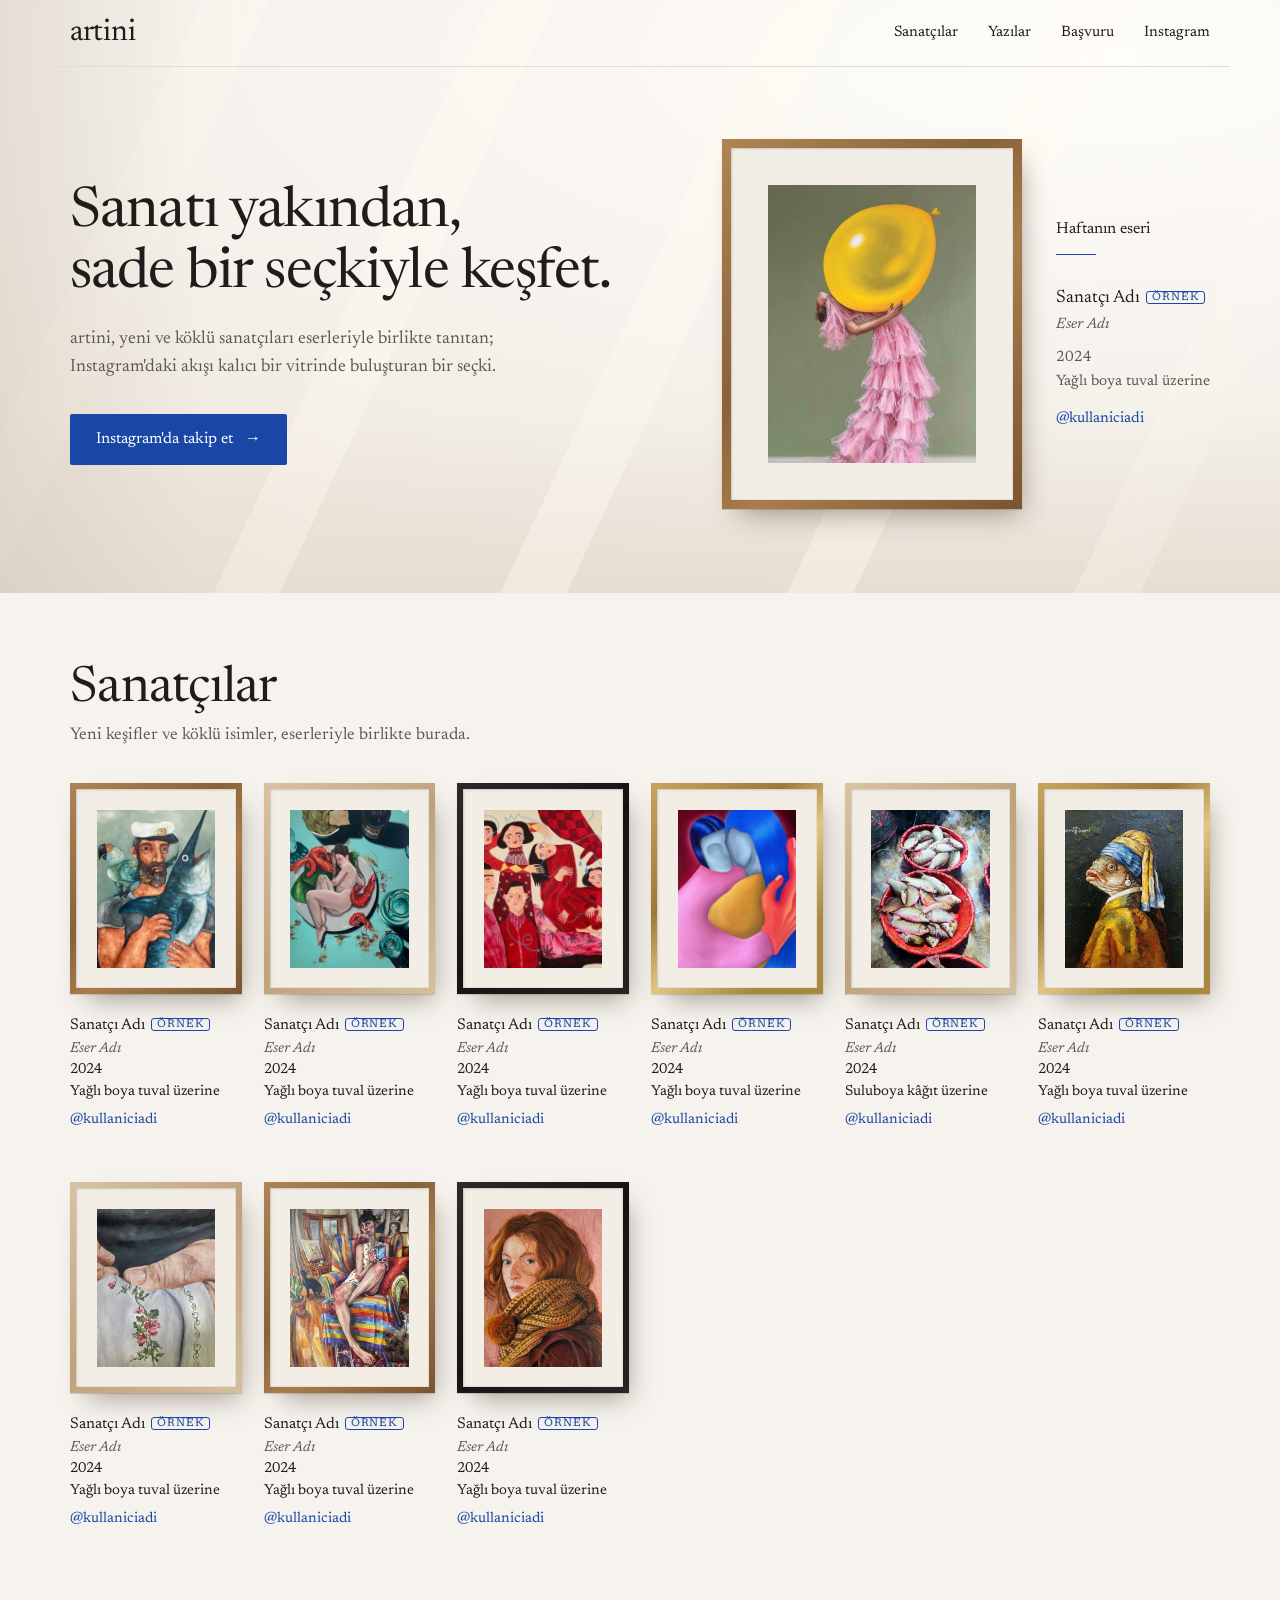
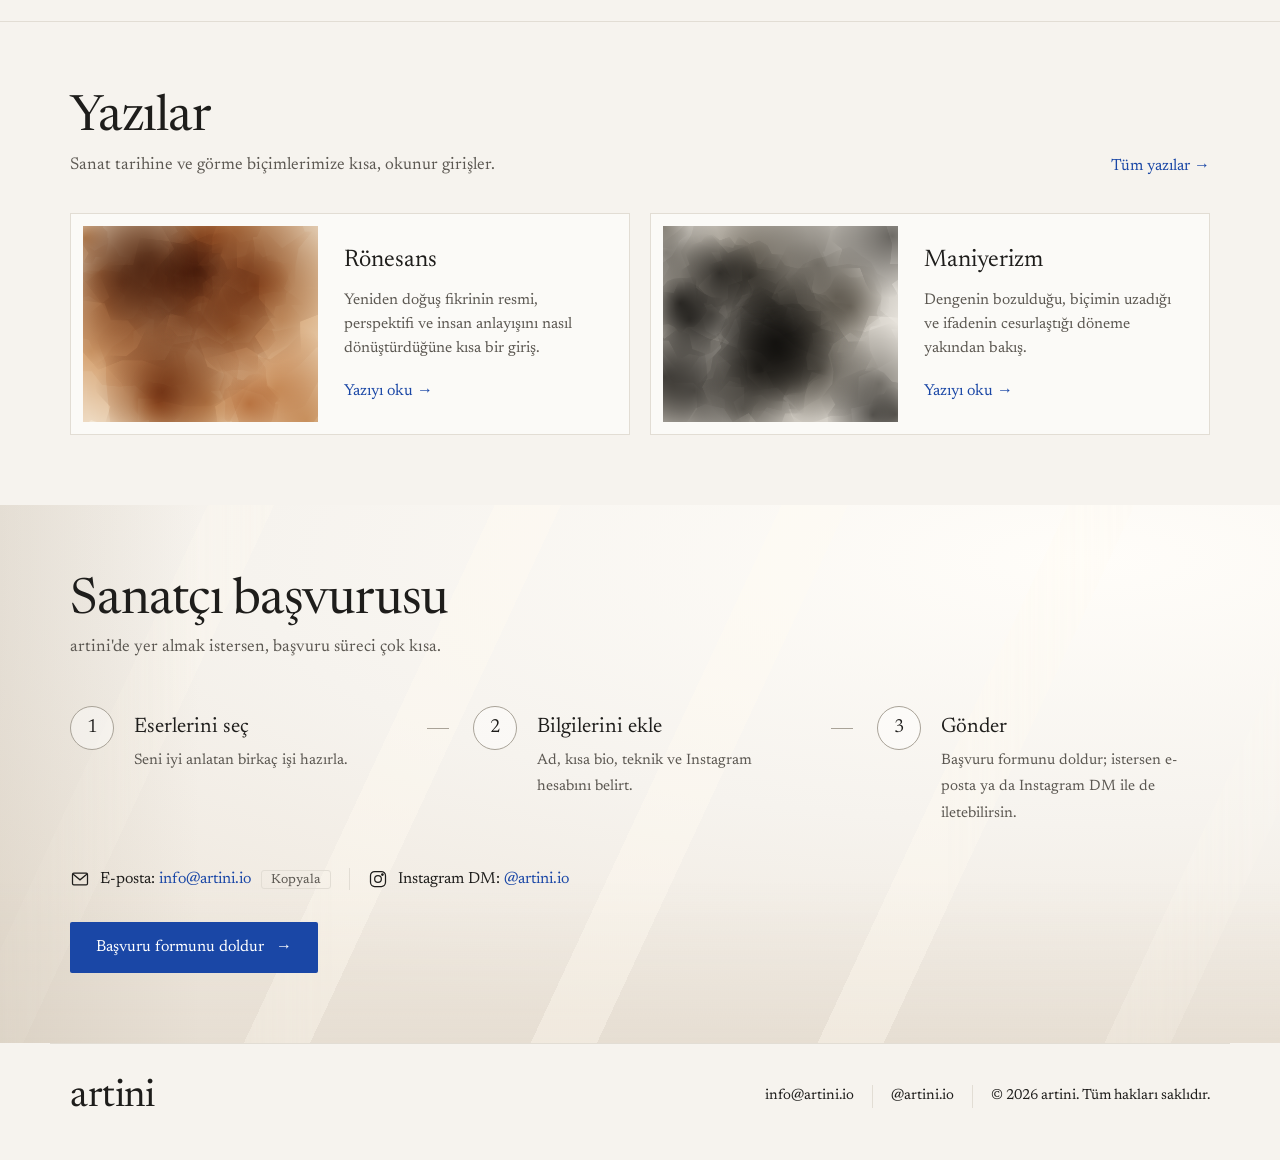
==== index.html @ e5ba0176 "Filtreleri kaldır, sanatçı başvuru formu sayfası ekle Co-Authored-By: Claude Opus 5.5 <noreply@anthr" ====
<!doctype html>
<html lang="tr">
<head>
<meta charset="utf-8">
<meta name="viewport" content="width=device-width, initial-scale=1, viewport-fit=cover">
<title>artini</title>
<meta name="claude:viewport-fit-sides" content="cover">
<link rel="preconnect" href="https://fonts.googleapis.com">
<link rel="stylesheet" href="https://fonts.googleapis.com/css2?family=Newsreader:ital,opsz,wght@0,6..72,400;0,6..72,500;1,6..72,400&display=swap">
<style>
/* Layout: sunlit gallery. Framed works with passepartout and wall labels; one royal-blue accent for every action.
   Deliberately a single light look: a daylight gallery. */
:root{
  --wall:#F6F3EE;
  --wall-warm:#EFE8DE;
  --paper:#FBFAF7;
  --ink:#1E1D1B;
  --ink-soft:#5C5852;
  --line:#E2DDD4;
  --blue:#1A47A6;
  --blue-dark:#12367F;
  --mat:#F2EEE6;
  --serif:"Newsreader","Iowan Old Style","Palatino Linotype",Georgia,serif;
  color-scheme:light;
}
*{box-sizing:border-box}
html,body{margin:0}img{max-width:100%}[hidden]{display:none!important}
body{background:var(--wall);color:var(--ink);font-family:var(--serif);font-size:17px;line-height:1.55;-webkit-font-smoothing:antialiased}
a{color:inherit}
:focus-visible{outline:2px solid var(--blue);outline-offset:3px}
.wrap{max-width:1180px;margin:0 auto;padding-left:max(20px, env(safe-area-inset-left, 0px));padding-right:max(20px, env(safe-area-inset-right, 0px))}

/* sunlit wall: soft window light falling diagonally */
.sunlit{position:relative;overflow:hidden;background:
  linear-gradient(180deg,rgba(255,255,255,0) 70%,rgba(214,204,190,.35) 100%),
  radial-gradient(120% 90% at 85% 10%,#FFFDF9 0%,var(--wall) 55%,var(--wall-warm) 100%)}
.sunlit::before{content:"";position:absolute;inset:-20% -10%;pointer-events:none;
  background:repeating-linear-gradient(115deg,rgba(255,255,255,0) 0 90px,rgba(255,250,240,.55) 90px 150px,rgba(255,255,255,0) 150px 260px);
  mask-image:linear-gradient(90deg,transparent 0%,#000 30%,#000 70%,transparent 100%);opacity:.7}
.sunlit::after{content:"";position:absolute;left:0;top:0;bottom:0;width:min(18vw,200px);pointer-events:none;
  background:linear-gradient(90deg,rgba(190,178,160,.28),rgba(190,178,160,0))}
.sunlit > *{position:relative;z-index:1}

/* header */
header .bar{display:flex;align-items:center;justify-content:space-between;gap:20px;padding-block:18px;border-bottom:1px solid var(--line)}
.logo{font-size:30px;line-height:1;text-decoration:none;letter-spacing:-.01em;font-weight:400}
nav{display:flex;gap:30px;flex-wrap:wrap;font-size:15px}
nav a{text-decoration:none}
nav a:hover{color:var(--blue)}

/* hero */
.hero{display:grid;grid-template-columns:1fr auto;gap:56px;align-items:center;padding-block:72px 84px}
h1{font-weight:400;font-size:clamp(38px,4.6vw,56px);line-height:1.1;letter-spacing:-.015em;margin:0 0 20px;text-wrap:balance}
.lede{max-width:44ch;font-size:18px;color:var(--ink-soft);margin:0 0 32px}
.btn{display:inline-flex;align-items:center;gap:12px;background:var(--blue);color:#fff;text-decoration:none;font-size:16px;padding:13px 26px;border-radius:2px;border:0;cursor:pointer;font-family:var(--serif)}
.btn:hover{background:var(--blue-dark)}
.arrow{display:inline-block;transition:transform .2s}
a:hover .arrow{transform:translateX(3px)}
.feature{display:flex;align-items:center;gap:34px}
.feature .frame{width:min(300px,62vw)}
.flabel{min-width:150px;font-size:15px;color:var(--ink-soft)}
.flabel .kicker{color:var(--ink);font-size:16px}
.flabel .kicker::after{content:"";display:block;width:40px;height:1px;background:var(--blue);margin:12px 0 30px}

/* frames */
.frame{--wood:linear-gradient(135deg,#B08455,#8A6238 40%,#A97C4C 60%,#7A5530);padding:9px;background:var(--wood);box-shadow:0 1px 1px rgba(0,0,0,.12),8px 14px 26px -10px rgba(60,45,25,.45)}
.frame.black{--wood:linear-gradient(135deg,#2B2A28,#141413 50%,#262523)}
.frame.gold{--wood:linear-gradient(135deg,#C9A45C,#9C7A35 35%,#E1C580 55%,#A9873F 80%)}
.frame.light{--wood:linear-gradient(135deg,#D8C3A2,#BFA27A 50%,#D5BF9C)}
.frame.thin{padding:6px}
.mat{background:var(--mat);padding:13%;box-shadow:inset 0 0 0 1px rgba(0,0,0,.05),inset 1px 1px 3px rgba(0,0,0,.12)}
.mat.nomat{padding:0}
.art{display:block;width:100%;height:auto;aspect-ratio:var(--ar,3/4);object-fit:cover;background:#ddd}

/* sections */
section{padding-block:70px}
.split{border-top:1px solid var(--line)}
.head{display:flex;justify-content:space-between;align-items:flex-end;gap:20px 32px;flex-wrap:wrap;margin-bottom:34px}
h2{font-weight:400;font-size:clamp(36px,4.2vw,50px);line-height:1.05;letter-spacing:-.015em;margin:0 0 8px}
.sub{margin:0;color:var(--ink-soft)}


.grid{display:grid;grid-template-columns:repeat(6,minmax(0,1fr));gap:30px 22px;align-items:end}
.work{margin:0;min-width:0;display:flex;flex-direction:column}
.work .frame{align-self:stretch}
.label{font-size:14.5px;line-height:1.5;margin-top:20px;color:var(--ink)}
.label .name{font-size:15.5px}
.label i{display:block;color:var(--ink-soft)}
.handle{color:var(--blue);text-underline-offset:3px}
.tag{font-size:11px;letter-spacing:.08em;text-transform:uppercase;color:var(--blue);border:1px solid currentColor;border-radius:3px;padding:0 5px;margin-left:6px;vertical-align:2px}
.grid .label{min-height:9.5em}

/* writing */
.more-link{color:var(--blue);text-decoration:none;font-size:16px;white-space:nowrap}
.posts{display:grid;grid-template-columns:repeat(2,minmax(0,1fr));gap:20px}
.post{display:grid;grid-template-columns:44% 1fr;gap:26px;align-items:center;background:var(--paper);border:1px solid var(--line);padding:12px;min-width:0}
.post canvas{display:block;width:100%;height:auto;aspect-ratio:6/5}
.post h3{font-weight:400;font-size:24px;margin:0 0 10px}
.post p{font-size:15.5px;color:var(--ink-soft);margin:0 0 18px}
.post .body{min-width:0;padding-right:10px}

/* apply */
.steps{list-style:none;padding:0;margin:44px 0 40px;display:flex;align-items:flex-start;gap:24px;flex-wrap:wrap}
.step{display:flex;gap:20px;flex:1 1 220px;min-width:0}
.num{flex:none;width:44px;height:44px;border-radius:50%;border:1px solid #A9A398;display:grid;place-items:center;font-size:19px;background:rgba(255,255,255,.4)}
.step strong{display:block;font-weight:400;font-size:21px;margin:6px 0 4px}
.step span{font-size:15px;color:var(--ink-soft)}
.dash{flex:none;width:22px;height:1px;background:#A9A398;margin-top:22px}
.contact{display:flex;align-items:center;gap:18px;flex-wrap:wrap;font-size:16px;margin-bottom:30px}
.contact .item{display:flex;align-items:center;gap:10px}
.contact svg{width:20px;height:20px;flex:none}
.contact .sep{width:1px;height:22px;background:var(--line)}
.contact a{color:var(--blue);text-decoration:none}
.copy{font:400 13px var(--serif);background:transparent;border:1px solid var(--line);color:var(--ink-soft);padding:2px 9px;border-radius:3px;cursor:pointer}

footer .row{display:flex;justify-content:space-between;align-items:center;gap:16px;flex-wrap:wrap;padding-block:34px 44px;border-top:1px solid var(--line)}
footer .logo{font-size:38px}
footer .links{display:flex;align-items:center;gap:18px;flex-wrap:wrap;font-size:14.5px}
footer .links span+span{border-left:1px solid var(--line);padding-left:18px}
footer a{text-decoration:none}

@media (max-width:1060px){
  .grid{grid-template-columns:repeat(3,minmax(0,1fr));gap:40px 28px}
  .post{grid-template-columns:1fr}
  .post .body{padding:4px 8px 10px}
}
@media (max-width:820px){
  .hero{grid-template-columns:1fr;padding-block:48px 60px;gap:44px}
  .dash{display:none}
  nav{gap:18px}
}
@media (max-width:600px){
  .grid{grid-template-columns:repeat(2,minmax(0,1fr));gap:34px 18px}
  .posts{grid-template-columns:1fr}
  .feature{flex-direction:column;align-items:flex-start;gap:20px}
  .feature .frame{width:min(300px,100%)}
  .flabel .kicker::after{margin-bottom:14px}
  nav{gap:14px;font-size:14px}
  .logo{font-size:26px}
  section{padding-block:52px}
}
@media (prefers-reduced-motion:no-preference){
  .work .frame{transition:transform .3s ease}
  .work:hover .frame{transform:translateY(-4px)}
}
</style>
</head>
<body>

<div class="sunlit">
  <header>
    <div class="wrap bar">
      <a class="logo" href="#top">artini</a>
      <nav aria-label="Ana menü">
        <a href="#sanatcilar">Sanatçılar</a>
        <a href="#yazilar">Yazılar</a>
        <a href="#basvuru">Başvuru</a>
        <a class="igLink" href="#" target="_blank" rel="noopener">Instagram</a>
      </nav>
    </div>
  </header>

  <main id="top">
    <div class="wrap hero">
      <div>
        <h1>Sanatı yakından,<br>sade bir seçkiyle keşfet.</h1>
        <p class="lede">artini, yeni ve köklü sanatçıları eserleriyle birlikte tanıtan; Instagram'daki akışı kalıcı bir vitrinde buluşturan bir seçki.</p>
        <a class="btn igLink" href="#" target="_blank" rel="noopener">Instagram'da takip et <span class="arrow">→</span></a>
      </div>
      <div class="feature" id="feature"></div>
    </div>
  </main>
</div>

<section id="sanatcilar">
  <div class="wrap">
    <div class="head">
      <div><h2>Sanatçılar</h2><p class="sub">Yeni keşifler ve köklü isimler, eserleriyle birlikte burada.</p></div>
    </div>
    <div class="grid" id="grid"></div>
  </div>
</section>

<section id="yazilar" class="split">
  <div class="wrap">
    <div class="head">
      <div><h2>Yazılar</h2><p class="sub">Sanat tarihine ve görme biçimlerimize kısa, okunur girişler.</p></div>
      <a class="more-link" href="https://artini.io/blog/" target="_blank" rel="noopener">Tüm yazılar <span class="arrow">→</span></a>
    </div>
    <div class="posts">
      <article class="post">
        <canvas id="p1" width="480" height="400" aria-label="Rönesans yazısı görseli"></canvas>
        <div class="body">
          <h3>Rönesans</h3>
          <p>Yeniden doğuş fikrinin resmi, perspektifi ve insan anlayışını nasıl dönüştürdüğüne kısa bir giriş.</p>
          <a class="more-link" href="https://artini.io/anrinin-gogunden-insanin-merkezine-ronesansin-yolculugu/" target="_blank" rel="noopener">Yazıyı oku <span class="arrow">→</span></a>
        </div>
      </article>
      <article class="post">
        <canvas id="p2" width="480" height="400" aria-label="Maniyerizm yazısı görseli"></canvas>
        <div class="body">
          <h3>Maniyerizm</h3>
          <p>Dengenin bozulduğu, biçimin uzadığı ve ifadenin cesurlaştığı döneme yakından bakış.</p>
          <a class="more-link" href="https://artini.io/maniyerizm-kusursuzlugun-golgesinde-dogan-huzursuzluk/" target="_blank" rel="noopener">Yazıyı oku <span class="arrow">→</span></a>
        </div>
      </article>
    </div>
  </div>
</section>

<div class="sunlit">
  <section id="basvuru">
    <div class="wrap">
      <h2>Sanatçı başvurusu</h2>
      <p class="sub">artini'de yer almak istersen, başvuru süreci çok kısa.</p>
      <ol class="steps">
        <li class="step"><div class="num">1</div><div><strong>Eserlerini seç</strong><span>Seni iyi anlatan birkaç işi hazırla.</span></div></li>
        <li class="dash" aria-hidden="true"></li>
        <li class="step"><div class="num">2</div><div><strong>Bilgilerini ekle</strong><span>Ad, kısa bio, teknik ve Instagram hesabını belirt.</span></div></li>
        <li class="dash" aria-hidden="true"></li>
        <li class="step"><div class="num">3</div><div><strong>Gönder</strong><span>Başvuru formunu doldur; istersen e-posta ya da Instagram DM ile de iletebilirsin.</span></div></li>
      </ol>
      <div class="contact">
        <div class="item">
          <svg viewBox="0 0 24 24" fill="none" stroke="currentColor" stroke-width="1.5" aria-hidden="true"><rect x="3" y="5" width="18" height="14" rx="1.5"/><path d="m3.5 6 8.5 7 8.5-7"/></svg>
          <span>E-posta: <span id="mailAddr" style="color:var(--blue)">info@artini.io</span></span>
          <button class="copy" id="copyBtn" type="button">Kopyala</button>
        </div>
        <span class="sep" aria-hidden="true"></span>
        <div class="item">
          <svg viewBox="0 0 24 24" fill="none" stroke="currentColor" stroke-width="1.5" aria-hidden="true"><rect x="3" y="3" width="18" height="18" rx="5"/><circle cx="12" cy="12" r="4"/><circle cx="17.3" cy="6.7" r=".9" fill="currentColor"/></svg>
          <span>Instagram DM: <a class="igLink igHandle" href="#" target="_blank" rel="noopener"></a></span>
        </div>
      </div>
      <a class="btn" href="basvuru.html">Başvuru formunu doldur <span class="arrow">→</span></a>
    </div>
  </section>
</div>

<footer>
  <div class="wrap row">
    <a class="logo" href="#top">artini</a>
    <div class="links">
      <span>info@artini.io</span>
      <span><a class="igLink igHandle" href="#" target="_blank" rel="noopener"></a></span>
      <span>© 2026 artini. Tüm hakları saklıdır.</span>
    </div>
  </div>
</footer>

<script>
/* =================== BURADAN DÜZENLE =================== */
const IG_HANDLE = "artini.io"; // Instagram kullanıcı adı

/* Sanatçılar. Yeni sanatçı = yeni satır.
   gorsel: eser fotoğrafının dosya adı (ör. "eserler/selin.jpg"). Boşsa yer tutucu çizilir.
   gonderi: o eserin Instagram gönderi bağlantısı (isteğe bağlı).
   cerceve: "wood" | "black" | "gold" | "light"   ornek:true = yer tutucu kayıt */
const HAFTANIN_ESERI = { ad:"Sanatçı Adı", eser:"Eser Adı", yil:2024, teknik:"Yağlı boya tuval üzerine", olcu:"", ig:"", gorsel:"eserler/eser-6.jpg", renk:[], ornek:true };

const SANATCILAR = [
  { ad:"Sanatçı Adı", eser:"Eser Adı", yil:2024, tur:"Yağlı boya", teknik:"Yağlı boya tuval üzerine", olcu:"", ig:"", gorsel:"eserler/eser-1.jpg", gonderi:"", cerceve:"wood",  renk:[], ornek:true },
  { ad:"Sanatçı Adı", eser:"Eser Adı", yil:2024, tur:"Yağlı boya", teknik:"Yağlı boya tuval üzerine", olcu:"", ig:"", gorsel:"eserler/eser-2.jpg", gonderi:"", cerceve:"light", renk:[], ornek:true },
  { ad:"Sanatçı Adı", eser:"Eser Adı", yil:2024, tur:"Yağlı boya", teknik:"Yağlı boya tuval üzerine", olcu:"", ig:"", gorsel:"eserler/eser-3.jpg", gonderi:"", cerceve:"black", renk:[], ornek:true },
  { ad:"Sanatçı Adı", eser:"Eser Adı", yil:2024, tur:"Yağlı boya", teknik:"Yağlı boya tuval üzerine", olcu:"", ig:"", gorsel:"eserler/eser-4.jpg", gonderi:"", cerceve:"gold",  renk:[], ornek:true },
  { ad:"Sanatçı Adı", eser:"Eser Adı", yil:2024, tur:"Suluboya", teknik:"Suluboya kâğıt üzerine", olcu:"", ig:"", gorsel:"eserler/eser-5.jpg", gonderi:"", cerceve:"light", renk:[], ornek:true },
  { ad:"Sanatçı Adı", eser:"Eser Adı", yil:2024, tur:"Yağlı boya", teknik:"Yağlı boya tuval üzerine", olcu:"", ig:"", gorsel:"eserler/eser-7.jpg", gonderi:"", cerceve:"gold",   renk:[], ornek:true },
  { ad:"Sanatçı Adı", eser:"Eser Adı", yil:2024, tur:"Yağlı boya", teknik:"Yağlı boya tuval üzerine", olcu:"", ig:"", gorsel:"eserler/eser-8.jpg", gonderi:"", cerceve:"light", renk:[], ornek:true },
  { ad:"Sanatçı Adı", eser:"Eser Adı", yil:2024, tur:"Yağlı boya", teknik:"Yağlı boya tuval üzerine", olcu:"", ig:"", gorsel:"eserler/eser-9.jpg", gonderi:"", cerceve:"wood",   renk:[], ornek:true },
  { ad:"Sanatçı Adı", eser:"Eser Adı", yil:2024, tur:"Yağlı boya", teknik:"Yağlı boya tuval üzerine", olcu:"", ig:"", gorsel:"eserler/eser-10.jpg", gonderi:"", cerceve:"black", renk:[], ornek:true },
];
/* ======================================================= */

const IG_URL = "https://www.instagram.com/" + IG_HANDLE + "/";
document.querySelectorAll(".igLink").forEach(a=>a.href=IG_URL);
document.querySelectorAll(".igHandle").forEach(a=>a.textContent="@"+IG_HANDLE);
document.querySelectorAll(".igDm").forEach(a=>a.href="https://ig.me/m/"+IG_HANDLE);

const esc=s=>String(s).replace(/[&<>"]/g,c=>({"&":"&amp;","<":"&lt;",">":"&gt;",'"':"&quot;"}[c]));
function rng(seed){return()=>{seed=(seed*16807)%2147483647;return(seed-1)/2147483646}}
/* yer tutucu: pigment lekelerinden oluşan soyut bir yüzey */
function paint(cv,colors,seed,ground="#F1ECE2"){
  const g=cv.getContext("2d"),w=cv.width,h=cv.height,r=rng(seed*97+13);
  g.fillStyle=ground;g.fillRect(0,0,w,h);
  g.globalCompositeOperation="multiply";
  for(let i=0;i<30;i++){
    const c=colors[i%colors.length],x=r()*w,y=r()*h,rad=(.12+r()*.4)*Math.min(w,h);
    const gr=g.createRadialGradient(x,y,0,x,y,rad);
    gr.addColorStop(0,c+"B0");gr.addColorStop(.6,c+"40");gr.addColorStop(1,c+"00");
    g.fillStyle=gr;g.beginPath();
    for(let a=0;a<=Math.PI*2+.01;a+=Math.PI/12){const k=rad*(.72+r()*.38);g.lineTo(x+Math.cos(a)*k,y+Math.sin(a)*k)}
    g.fill();
  }
  g.globalCompositeOperation="source-over";
}
function artHTML(a,ar,id){
  return a.gorsel
    ? `<img class="art" style="--ar:${ar}" src="${esc(a.gorsel)}" alt="${esc(a.ad)}, ${esc(a.eser)}" loading="lazy">`
    : `<canvas class="art" id="${id}" style="--ar:${ar}" width="${Math.round(eval(ar)*400)}" height="400" aria-label="${esc(a.eser)} (yer tutucu)"></canvas>`;
}
function handle(a){ return a.ig ? `<a class="handle" href="https://www.instagram.com/${esc(a.ig)}/" target="_blank" rel="noopener">@${esc(a.ig)}</a>` : `<span class="handle">@kullaniciadi</span>`; }

/* haftanın eseri */
(function(){
  const a=HAFTANIN_ESERI, f=document.getElementById("feature");
  f.innerHTML=`<div class="frame">${'<div class="mat">'+artHTML(a,"3/4","heroArt")+'</div>'}</div>
    <div class="flabel"><div class="kicker">Haftanın eseri</div>
      <div style="color:var(--ink);font-size:18px">${esc(a.ad)}${a.ornek?'<span class="tag">örnek</span>':''}</div>
      <i style="display:block;margin-bottom:10px">${esc(a.eser)}</i>${a.yil}<br>${esc(a.teknik)}<br>${esc(a.olcu)}<div style="margin-top:14px">${handle(a)}</div></div>`;
  if(!a.gorsel) paint(document.getElementById("heroArt"),a.renk,5);
})();

/* sanatçılar */
const grid=document.getElementById("grid");
function render(){
  grid.innerHTML="";
  SANATCILAR.forEach((a,i)=>{
    const id="w"+i, el=document.createElement("figure");
    el.className="work";
    const art=artHTML(a,"3/4",id);
    const inner=a.gonderi?`<a href="${esc(a.gonderi)}" target="_blank" rel="noopener" aria-label="${esc(a.eser)} Instagram gönderisi">${art}</a>`:art;
    el.innerHTML=`<div class="frame ${a.cerceve} thin"><div class="mat${a.nomat?' nomat':''}">${inner}</div></div>
      <figcaption class="label"><div class="name">${esc(a.ad)}${a.ornek?'<span class="tag">örnek</span>':''}</div><i>${esc(a.eser)}</i>${a.yil}<br>${esc(a.teknik)}<br>${esc(a.olcu)}<div style="margin-top:6px">${handle(a)}</div></figcaption>`;
    grid.appendChild(el);
    if(!a.gorsel) paint(document.getElementById(id),a.renk,i+3);
  });
}
render();

/* yazı görselleri (yer tutucu) */
paint(document.getElementById("p1"),["#C88A4A","#E2B98C","#8C5A34","#D9A066"],11,"#F3E6D3");
paint(document.getElementById("p2"),["#6B6862","#A39E95","#3F3D3A"],19,"#E7E3DC");

/* e-posta kopyala */
document.getElementById("copyBtn").addEventListener("click",e=>{
  const btn=e.currentTarget,el=document.getElementById("mailAddr");
  const sel=()=>{const r=document.createRange();r.selectNodeContents(el);const s=getSelection();s.removeAllRanges();s.addRange(r)};
  const done=()=>{btn.textContent="Kopyalandı";setTimeout(()=>btn.textContent="Kopyala",1600)};
  try{navigator.clipboard.writeText(el.textContent).then(done,sel)}catch(_){sel()}
});
</script>

</body>
</html>
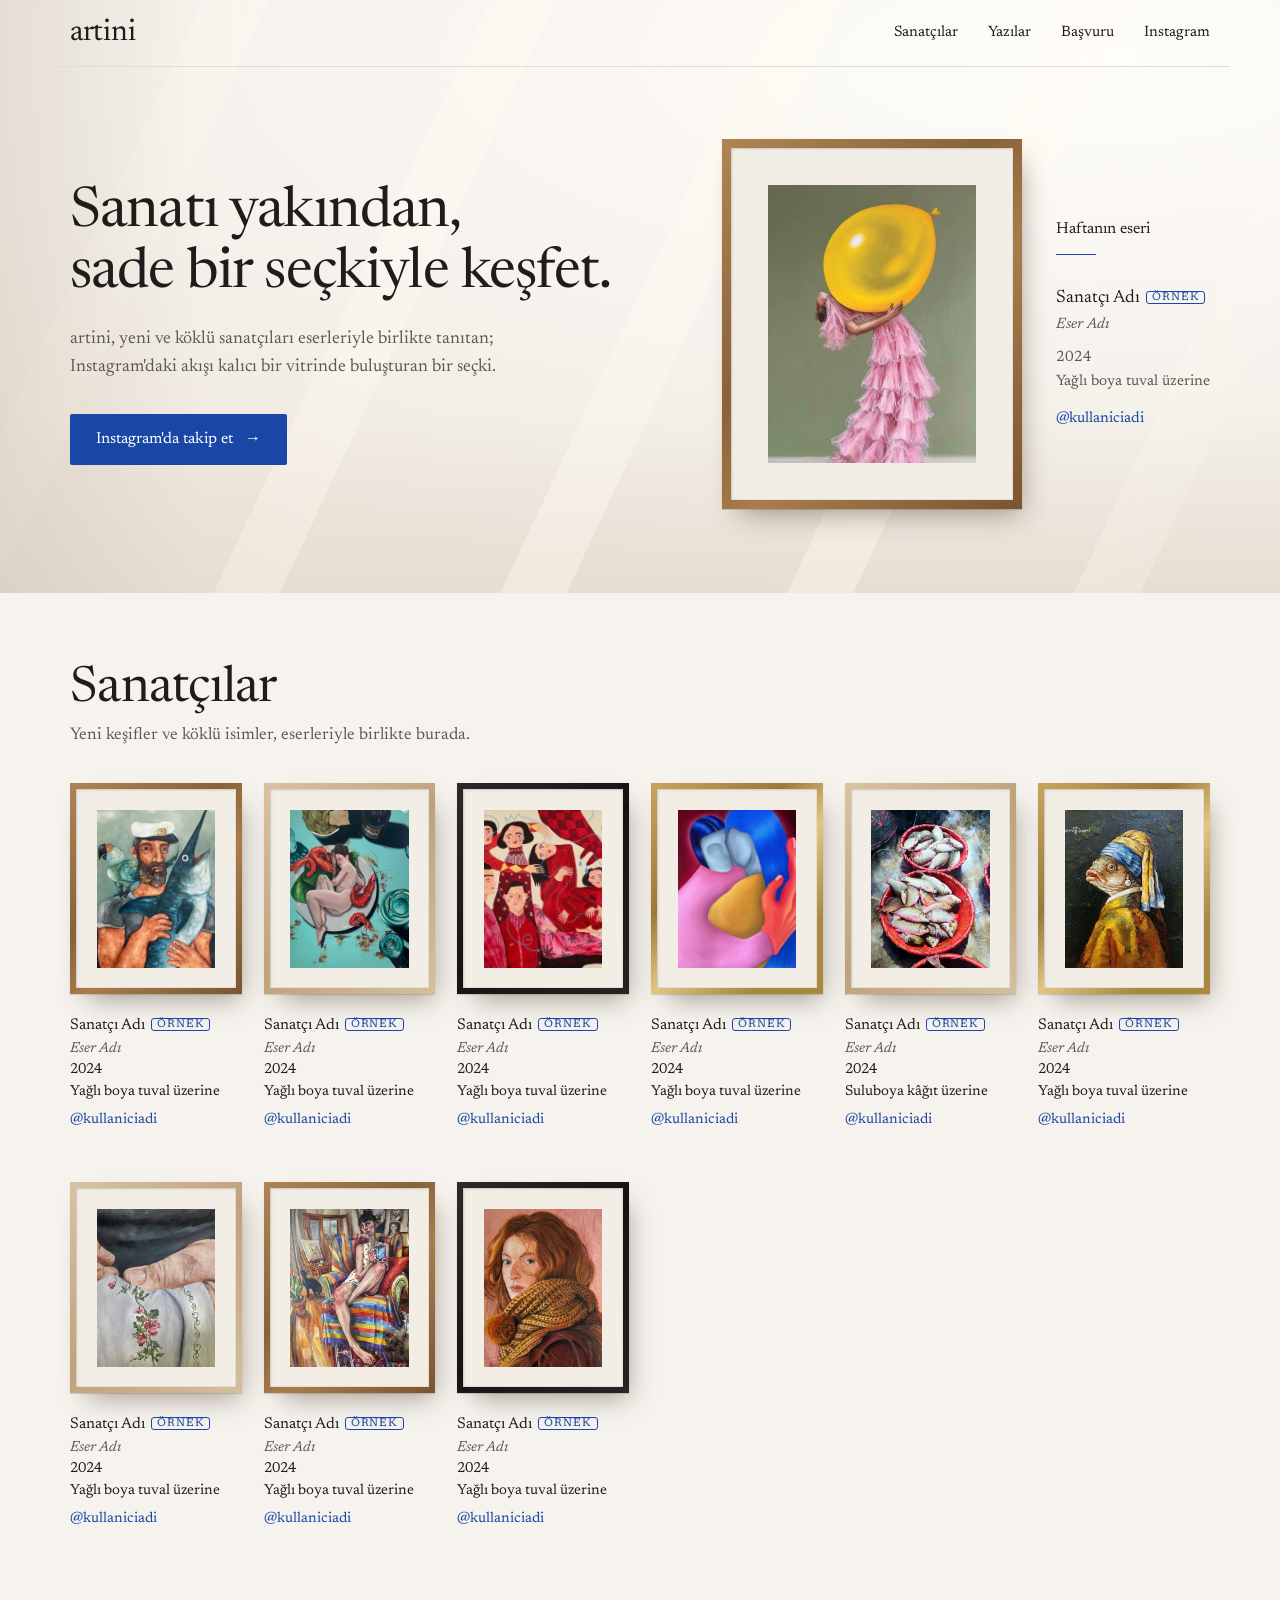
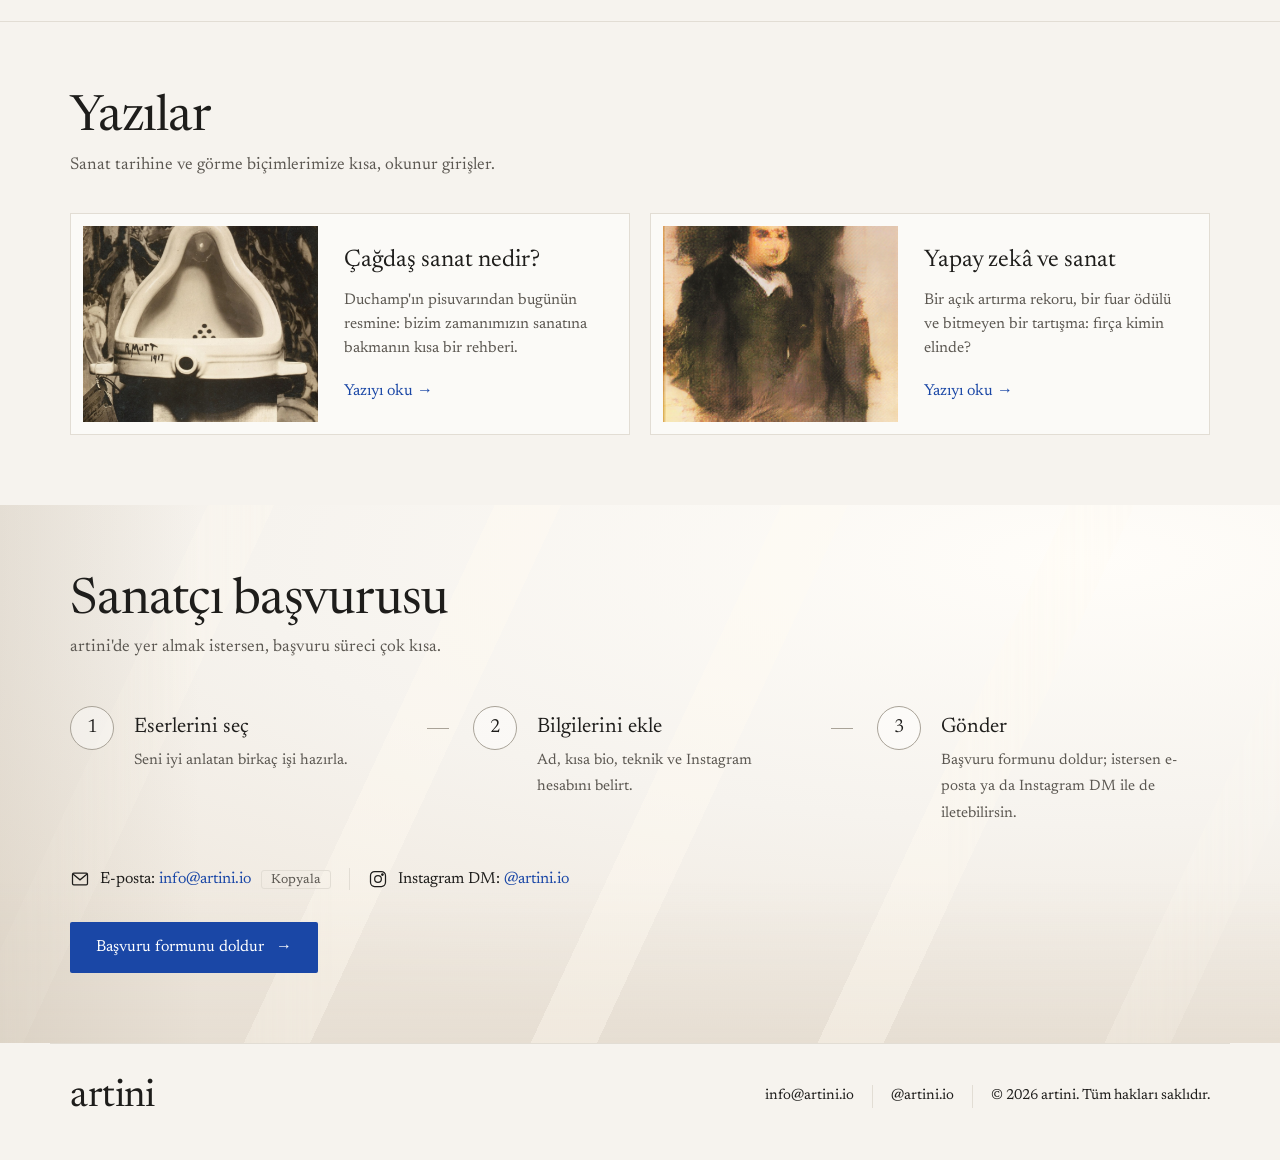
==== commit 7a95e35d: "Yazılar: Çağdaş sanat nedir? ve Yapay zekâ ve sanat sayfaları Co-Authored-By: Claude Opus 5.5 <norep" ====
--- a/index.html
+++ b/index.html
@@ -94,7 +94,7 @@
 .more-link{color:var(--blue);text-decoration:none;font-size:16px;white-space:nowrap}
 .posts{display:grid;grid-template-columns:repeat(2,minmax(0,1fr));gap:20px}
 .post{display:grid;grid-template-columns:44% 1fr;gap:26px;align-items:center;background:var(--paper);border:1px solid var(--line);padding:12px;min-width:0}
-.post canvas{display:block;width:100%;height:auto;aspect-ratio:6/5}
+.post img{display:block;width:100%;height:auto;aspect-ratio:6/5;object-fit:cover;object-position:center 30%}
 .post h3{font-weight:400;font-size:24px;margin:0 0 10px}
 .post p{font-size:15.5px;color:var(--ink-soft);margin:0 0 18px}
 .post .body{min-width:0;padding-right:10px}
@@ -185,23 +185,22 @@
   <div class="wrap">
     <div class="head">
       <div><h2>Yazılar</h2><p class="sub">Sanat tarihine ve görme biçimlerimize kısa, okunur girişler.</p></div>
-      <a class="more-link" href="https://artini.io/blog/" target="_blank" rel="noopener">Tüm yazılar <span class="arrow">→</span></a>
     </div>
     <div class="posts">
       <article class="post">
-        <canvas id="p1" width="480" height="400" aria-label="Rönesans yazısı görseli"></canvas>
+        <a href="yazilar/cagdas-sanat-nedir.html" tabindex="-1" aria-hidden="true"><img src="yazilar/gorseller/duchamp-cesme.jpg" alt="" loading="lazy"></a>
         <div class="body">
-          <h3>Rönesans</h3>
-          <p>Yeniden doğuş fikrinin resmi, perspektifi ve insan anlayışını nasıl dönüştürdüğüne kısa bir giriş.</p>
-          <a class="more-link" href="https://artini.io/anrinin-gogunden-insanin-merkezine-ronesansin-yolculugu/" target="_blank" rel="noopener">Yazıyı oku <span class="arrow">→</span></a>
+          <h3>Çağdaş sanat nedir?</h3>
+          <p>Duchamp'ın pisuvarından bugünün resmine: bizim zamanımızın sanatına bakmanın kısa bir rehberi.</p>
+          <a class="more-link" href="yazilar/cagdas-sanat-nedir.html">Yazıyı oku <span class="arrow">→</span></a>
         </div>
       </article>
       <article class="post">
-        <canvas id="p2" width="480" height="400" aria-label="Maniyerizm yazısı görseli"></canvas>
+        <a href="yazilar/yapay-zeka-ve-sanat.html" tabindex="-1" aria-hidden="true"><img src="yazilar/gorseller/edmond-de-belamy.jpg" alt="" loading="lazy"></a>
         <div class="body">
-          <h3>Maniyerizm</h3>
-          <p>Dengenin bozulduğu, biçimin uzadığı ve ifadenin cesurlaştığı döneme yakından bakış.</p>
-          <a class="more-link" href="https://artini.io/maniyerizm-kusursuzlugun-golgesinde-dogan-huzursuzluk/" target="_blank" rel="noopener">Yazıyı oku <span class="arrow">→</span></a>
+          <h3>Yapay zekâ ve sanat</h3>
+          <p>Bir açık artırma rekoru, bir fuar ödülü ve bitmeyen bir tartışma: fırça kimin elinde?</p>
+          <a class="more-link" href="yazilar/yapay-zeka-ve-sanat.html">Yazıyı oku <span class="arrow">→</span></a>
         </div>
       </article>
     </div>
@@ -327,10 +326,6 @@
 }
 render();
 
-/* yazı görselleri (yer tutucu) */
-paint(document.getElementById("p1"),["#C88A4A","#E2B98C","#8C5A34","#D9A066"],11,"#F3E6D3");
-paint(document.getElementById("p2"),["#6B6862","#A39E95","#3F3D3A"],19,"#E7E3DC");
-
 /* e-posta kopyala */
 document.getElementById("copyBtn").addEventListener("click",e=>{
   const btn=e.currentTarget,el=document.getElementById("mailAddr");
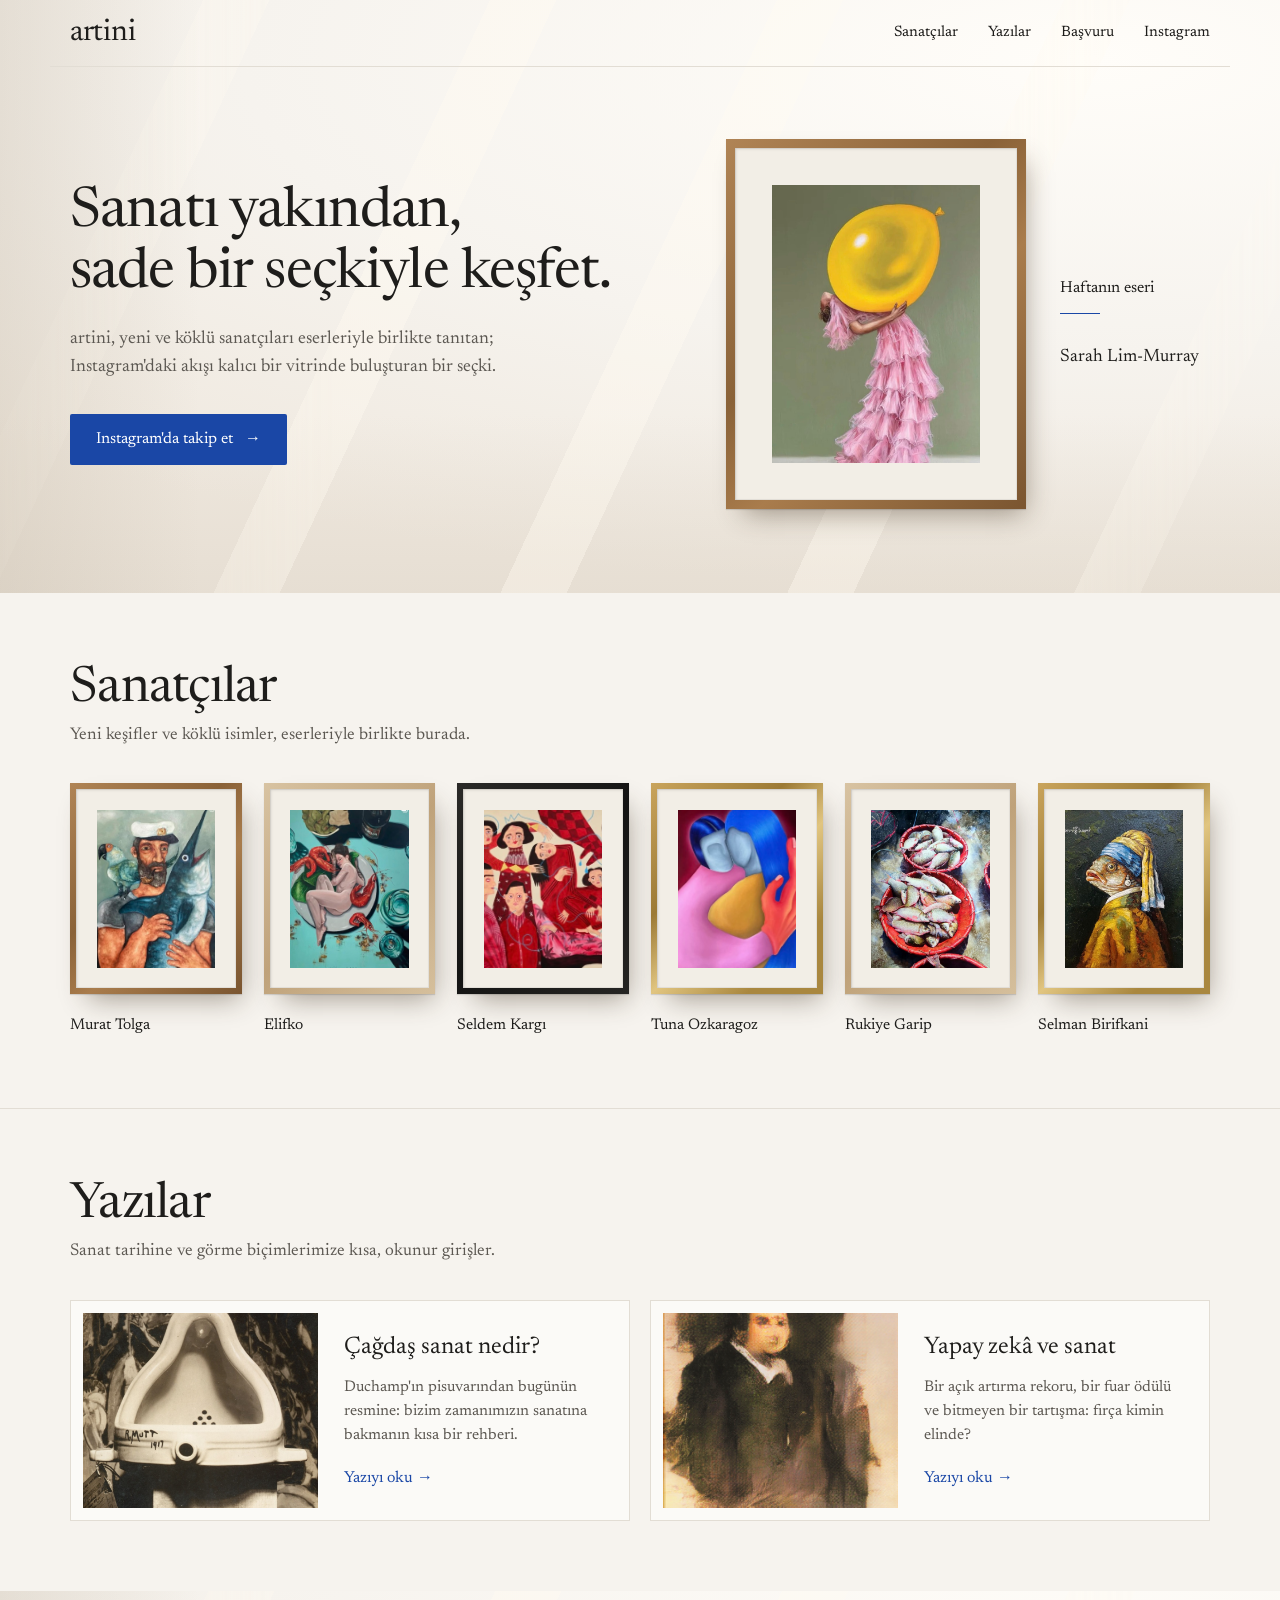
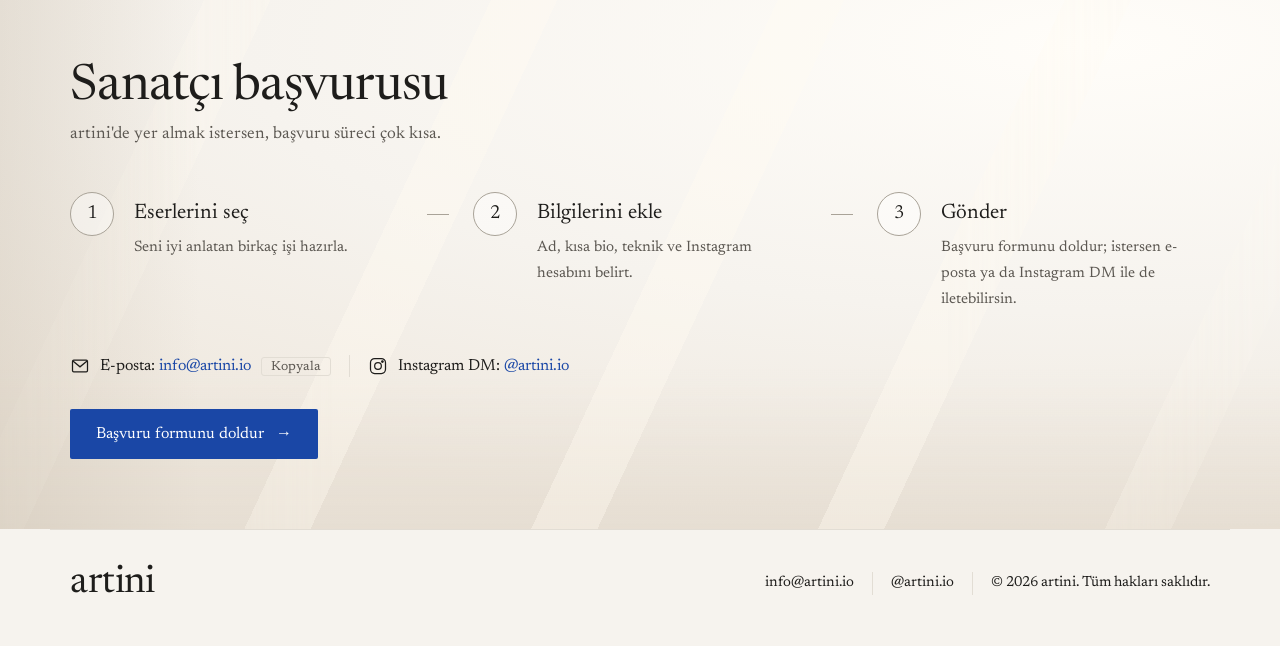
==== commit 0d4fdfc8: "Sanatçı isimlerini ekle, künyeleri kaldır, üç eseri ve 'Resim ölmedi' bölümünü çıkar Co-Authored-By:" ====
--- a/index.html
+++ b/index.html
@@ -88,7 +88,6 @@
 .label i{display:block;color:var(--ink-soft)}
 .handle{color:var(--blue);text-underline-offset:3px}
 .tag{font-size:11px;letter-spacing:.08em;text-transform:uppercase;color:var(--blue);border:1px solid currentColor;border-radius:3px;padding:0 5px;margin-left:6px;vertical-align:2px}
-.grid .label{min-height:9.5em}
 
 /* writing */
 .more-link{color:var(--blue);text-decoration:none;font-size:16px;white-space:nowrap}
@@ -255,18 +254,15 @@
    gorsel: eser fotoğrafının dosya adı (ör. "eserler/selin.jpg"). Boşsa yer tutucu çizilir.
    gonderi: o eserin Instagram gönderi bağlantısı (isteğe bağlı).
    cerceve: "wood" | "black" | "gold" | "light"   ornek:true = yer tutucu kayıt */
-const HAFTANIN_ESERI = { ad:"Sanatçı Adı", eser:"Eser Adı", yil:2024, teknik:"Yağlı boya tuval üzerine", olcu:"", ig:"", gorsel:"eserler/eser-6.jpg", renk:[], ornek:true };
+const HAFTANIN_ESERI = { ad:"Sarah Lim-Murray", eser:"", yil:"", teknik:"", olcu:"", ig:"", gorsel:"eserler/eser-6.jpg", renk:[] };
 
 const SANATCILAR = [
-  { ad:"Sanatçı Adı", eser:"Eser Adı", yil:2024, tur:"Yağlı boya", teknik:"Yağlı boya tuval üzerine", olcu:"", ig:"", gorsel:"eserler/eser-1.jpg", gonderi:"", cerceve:"wood",  renk:[], ornek:true },
-  { ad:"Sanatçı Adı", eser:"Eser Adı", yil:2024, tur:"Yağlı boya", teknik:"Yağlı boya tuval üzerine", olcu:"", ig:"", gorsel:"eserler/eser-2.jpg", gonderi:"", cerceve:"light", renk:[], ornek:true },
-  { ad:"Sanatçı Adı", eser:"Eser Adı", yil:2024, tur:"Yağlı boya", teknik:"Yağlı boya tuval üzerine", olcu:"", ig:"", gorsel:"eserler/eser-3.jpg", gonderi:"", cerceve:"black", renk:[], ornek:true },
-  { ad:"Sanatçı Adı", eser:"Eser Adı", yil:2024, tur:"Yağlı boya", teknik:"Yağlı boya tuval üzerine", olcu:"", ig:"", gorsel:"eserler/eser-4.jpg", gonderi:"", cerceve:"gold",  renk:[], ornek:true },
-  { ad:"Sanatçı Adı", eser:"Eser Adı", yil:2024, tur:"Suluboya", teknik:"Suluboya kâğıt üzerine", olcu:"", ig:"", gorsel:"eserler/eser-5.jpg", gonderi:"", cerceve:"light", renk:[], ornek:true },
-  { ad:"Sanatçı Adı", eser:"Eser Adı", yil:2024, tur:"Yağlı boya", teknik:"Yağlı boya tuval üzerine", olcu:"", ig:"", gorsel:"eserler/eser-7.jpg", gonderi:"", cerceve:"gold",   renk:[], ornek:true },
-  { ad:"Sanatçı Adı", eser:"Eser Adı", yil:2024, tur:"Yağlı boya", teknik:"Yağlı boya tuval üzerine", olcu:"", ig:"", gorsel:"eserler/eser-8.jpg", gonderi:"", cerceve:"light", renk:[], ornek:true },
-  { ad:"Sanatçı Adı", eser:"Eser Adı", yil:2024, tur:"Yağlı boya", teknik:"Yağlı boya tuval üzerine", olcu:"", ig:"", gorsel:"eserler/eser-9.jpg", gonderi:"", cerceve:"wood",   renk:[], ornek:true },
-  { ad:"Sanatçı Adı", eser:"Eser Adı", yil:2024, tur:"Yağlı boya", teknik:"Yağlı boya tuval üzerine", olcu:"", ig:"", gorsel:"eserler/eser-10.jpg", gonderi:"", cerceve:"black", renk:[], ornek:true },
+  { ad:"Murat Tolga", eser:"", yil:"", tur:"Yağlı boya", teknik:"", olcu:"", ig:"", gorsel:"eserler/eser-1.jpg", gonderi:"", cerceve:"wood", renk:[] },
+  { ad:"Elifko", eser:"", yil:"", tur:"Yağlı boya", teknik:"", olcu:"", ig:"", gorsel:"eserler/eser-2.jpg", gonderi:"", cerceve:"light", renk:[] },
+  { ad:"Seldem Kargı", eser:"", yil:"", tur:"Yağlı boya", teknik:"", olcu:"", ig:"", gorsel:"eserler/eser-3.jpg", gonderi:"", cerceve:"black", renk:[] },
+  { ad:"Tuna Ozkaragoz", eser:"", yil:"", tur:"Yağlı boya", teknik:"", olcu:"", ig:"", gorsel:"eserler/eser-4.jpg", gonderi:"", cerceve:"gold", renk:[] },
+  { ad:"Rukiye Garip", eser:"", yil:"", tur:"Suluboya", teknik:"", olcu:"", ig:"", gorsel:"eserler/eser-5.jpg", gonderi:"", cerceve:"light", renk:[] },
+  { ad:"Selman Birifkani", eser:"", yil:"", tur:"Yağlı boya", teknik:"", olcu:"", ig:"", gorsel:"eserler/eser-7.jpg", gonderi:"", cerceve:"gold", renk:[] },
 ];
 /* ======================================================= */
 
@@ -297,6 +293,8 @@
     ? `<img class="art" style="--ar:${ar}" src="${esc(a.gorsel)}" alt="${esc(a.ad)}, ${esc(a.eser)}" loading="lazy">`
     : `<canvas class="art" id="${id}" style="--ar:${ar}" width="${Math.round(eval(ar)*400)}" height="400" aria-label="${esc(a.eser)} (yer tutucu)"></canvas>`;
 }
+/* künye satırları: boş alanlar gösterilmez */
+function kunye(a){ return (a.eser?`<i>${esc(a.eser)}</i>`:"")+[a.yil,a.teknik,a.olcu].filter(Boolean).map(esc).join("<br>"); }
 function handle(a){ return a.ig ? `<a class="handle" href="https://www.instagram.com/${esc(a.ig)}/" target="_blank" rel="noopener">@${esc(a.ig)}</a>` : `<span class="handle">@kullaniciadi</span>`; }
 
 /* haftanın eseri */
@@ -305,7 +303,7 @@
   f.innerHTML=`<div class="frame">${'<div class="mat">'+artHTML(a,"3/4","heroArt")+'</div>'}</div>
     <div class="flabel"><div class="kicker">Haftanın eseri</div>
       <div style="color:var(--ink);font-size:18px">${esc(a.ad)}${a.ornek?'<span class="tag">örnek</span>':''}</div>
-      <i style="display:block;margin-bottom:10px">${esc(a.eser)}</i>${a.yil}<br>${esc(a.teknik)}<br>${esc(a.olcu)}<div style="margin-top:14px">${handle(a)}</div></div>`;
+      ${a.eser?`<i style="display:block;margin-bottom:10px">${esc(a.eser)}</i>`:''}${[a.yil,a.teknik,a.olcu].filter(Boolean).map(esc).join("<br>")}${a.ig?`<div style="margin-top:14px">${handle(a)}</div>`:''}</div>`;
   if(!a.gorsel) paint(document.getElementById("heroArt"),a.renk,5);
 })();
 
@@ -319,7 +317,7 @@
     const art=artHTML(a,"3/4",id);
     const inner=a.gonderi?`<a href="${esc(a.gonderi)}" target="_blank" rel="noopener" aria-label="${esc(a.eser)} Instagram gönderisi">${art}</a>`:art;
     el.innerHTML=`<div class="frame ${a.cerceve} thin"><div class="mat${a.nomat?' nomat':''}">${inner}</div></div>
-      <figcaption class="label"><div class="name">${esc(a.ad)}${a.ornek?'<span class="tag">örnek</span>':''}</div><i>${esc(a.eser)}</i>${a.yil}<br>${esc(a.teknik)}<br>${esc(a.olcu)}<div style="margin-top:6px">${handle(a)}</div></figcaption>`;
+      <figcaption class="label"><div class="name">${esc(a.ad)}${a.ornek?'<span class="tag">örnek</span>':''}</div>${kunye(a)}${a.ig?`<div style="margin-top:6px">${handle(a)}</div>`:''}</figcaption>`;
     grid.appendChild(el);
     if(!a.gorsel) paint(document.getElementById(id),a.renk,i+3);
   });
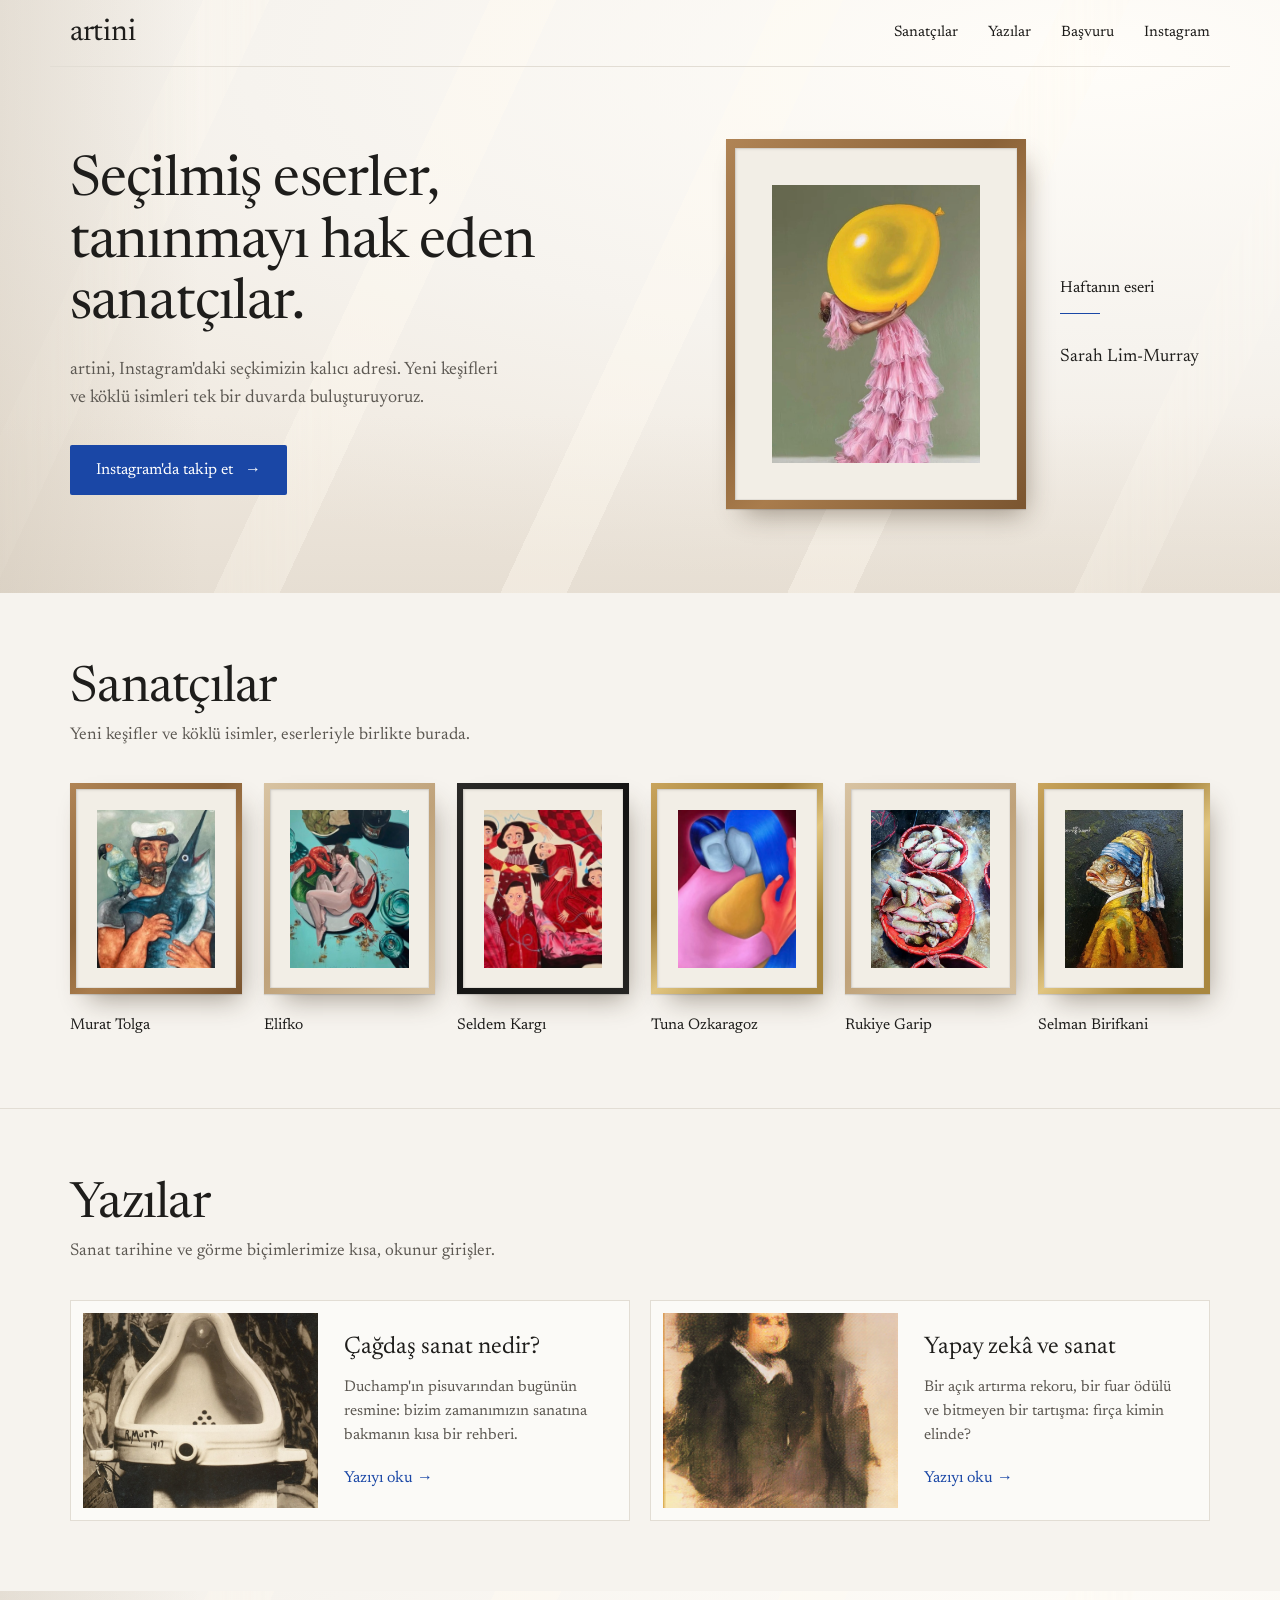
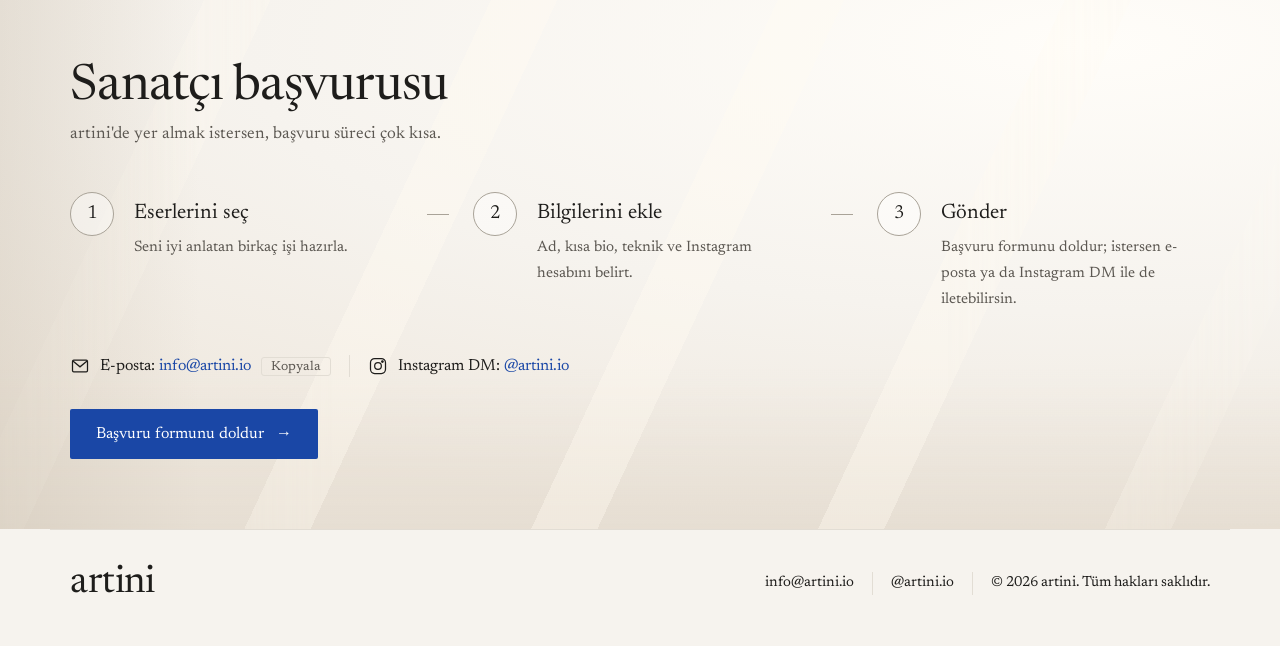
==== commit ddbbeb35: "Ana sayfa giriş yazısını yenile Co-Authored-By: Claude Opus 5.5 <noreply@anthropic.com>" ====
--- a/index.html
+++ b/index.html
@@ -162,8 +162,8 @@
   <main id="top">
     <div class="wrap hero">
       <div>
-        <h1>Sanatı yakından,<br>sade bir seçkiyle keşfet.</h1>
-        <p class="lede">artini, yeni ve köklü sanatçıları eserleriyle birlikte tanıtan; Instagram'daki akışı kalıcı bir vitrinde buluşturan bir seçki.</p>
+        <h1>Seçilmiş eserler,<br>tanınmayı hak eden sanatçılar.</h1>
+        <p class="lede">artini, Instagram'daki seçkimizin kalıcı adresi. Yeni keşifleri ve köklü isimleri tek bir duvarda buluşturuyoruz.</p>
         <a class="btn igLink" href="#" target="_blank" rel="noopener">Instagram'da takip et <span class="arrow">→</span></a>
       </div>
       <div class="feature" id="feature"></div>
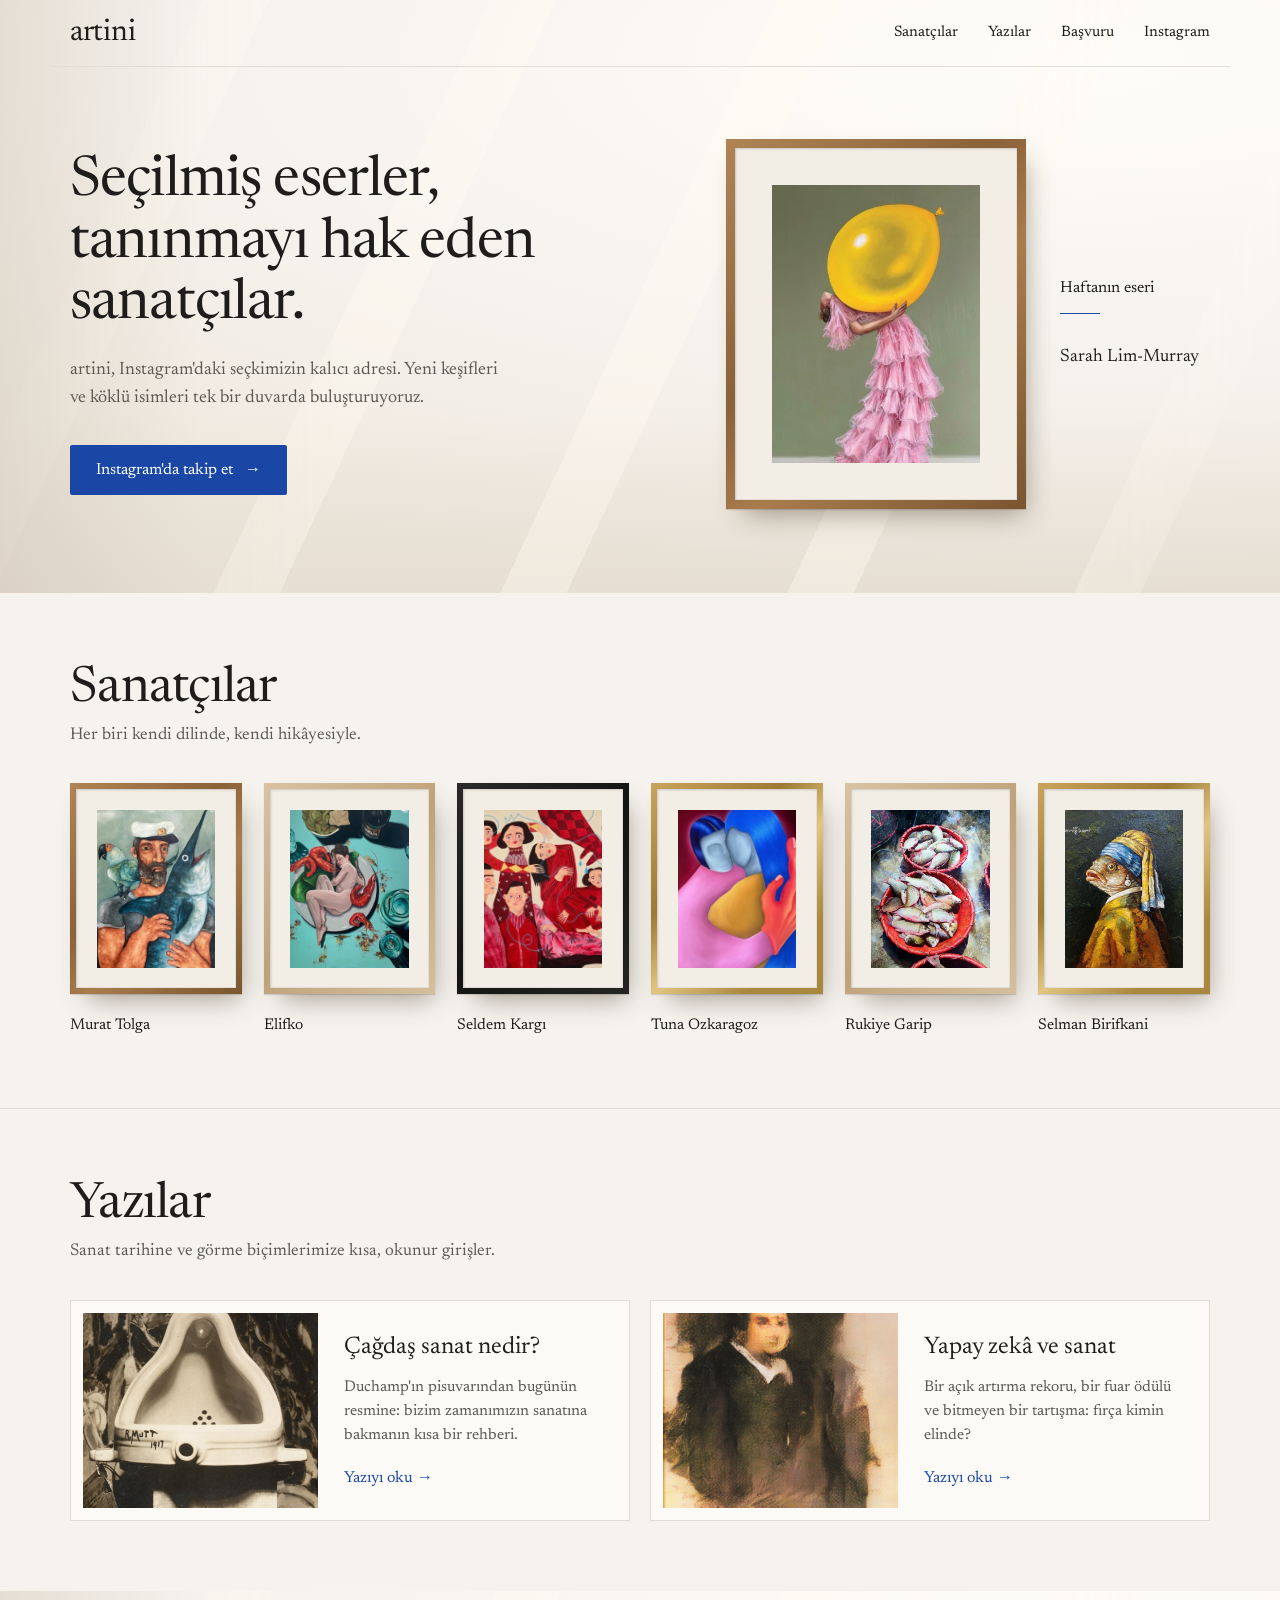
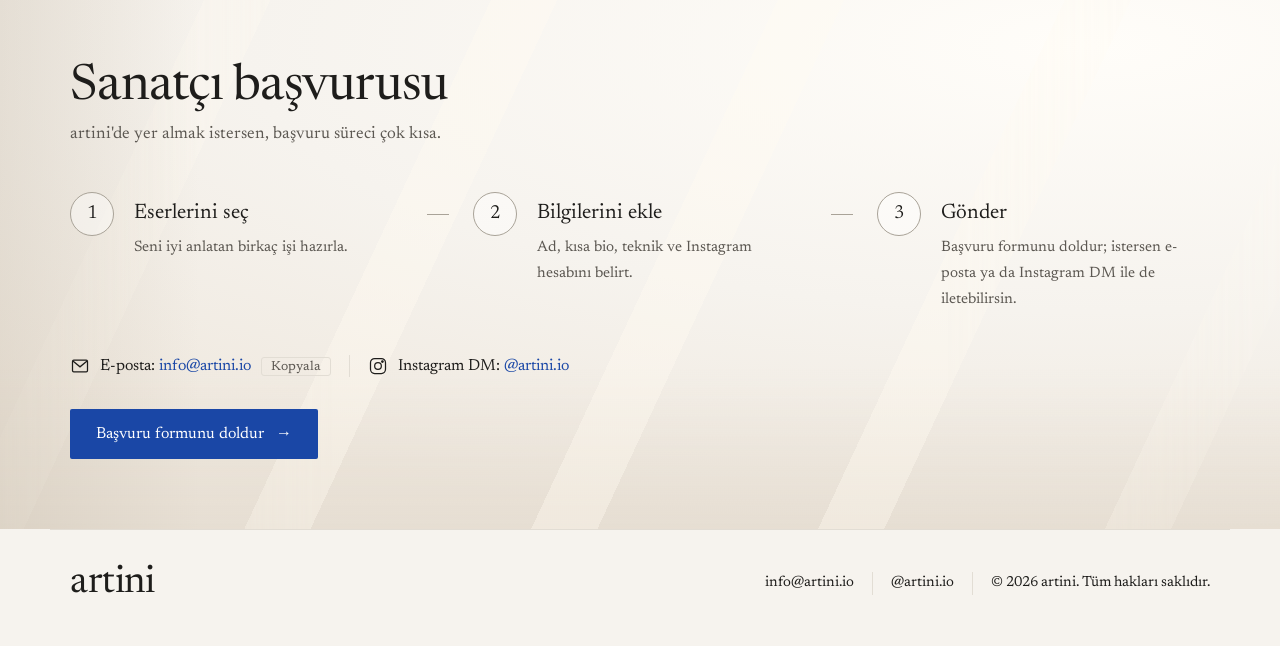
==== commit 571fb952: "Sanatçılar alt başlığını değiştir Co-Authored-By: Claude Opus 5.5 <noreply@anthropic.com>" ====
--- a/index.html
+++ b/index.html
@@ -174,7 +174,7 @@
 <section id="sanatcilar">
   <div class="wrap">
     <div class="head">
-      <div><h2>Sanatçılar</h2><p class="sub">Yeni keşifler ve köklü isimler, eserleriyle birlikte burada.</p></div>
+      <div><h2>Sanatçılar</h2><p class="sub">Her biri kendi dilinde, kendi hikâyesiyle.</p></div>
     </div>
     <div class="grid" id="grid"></div>
   </div>
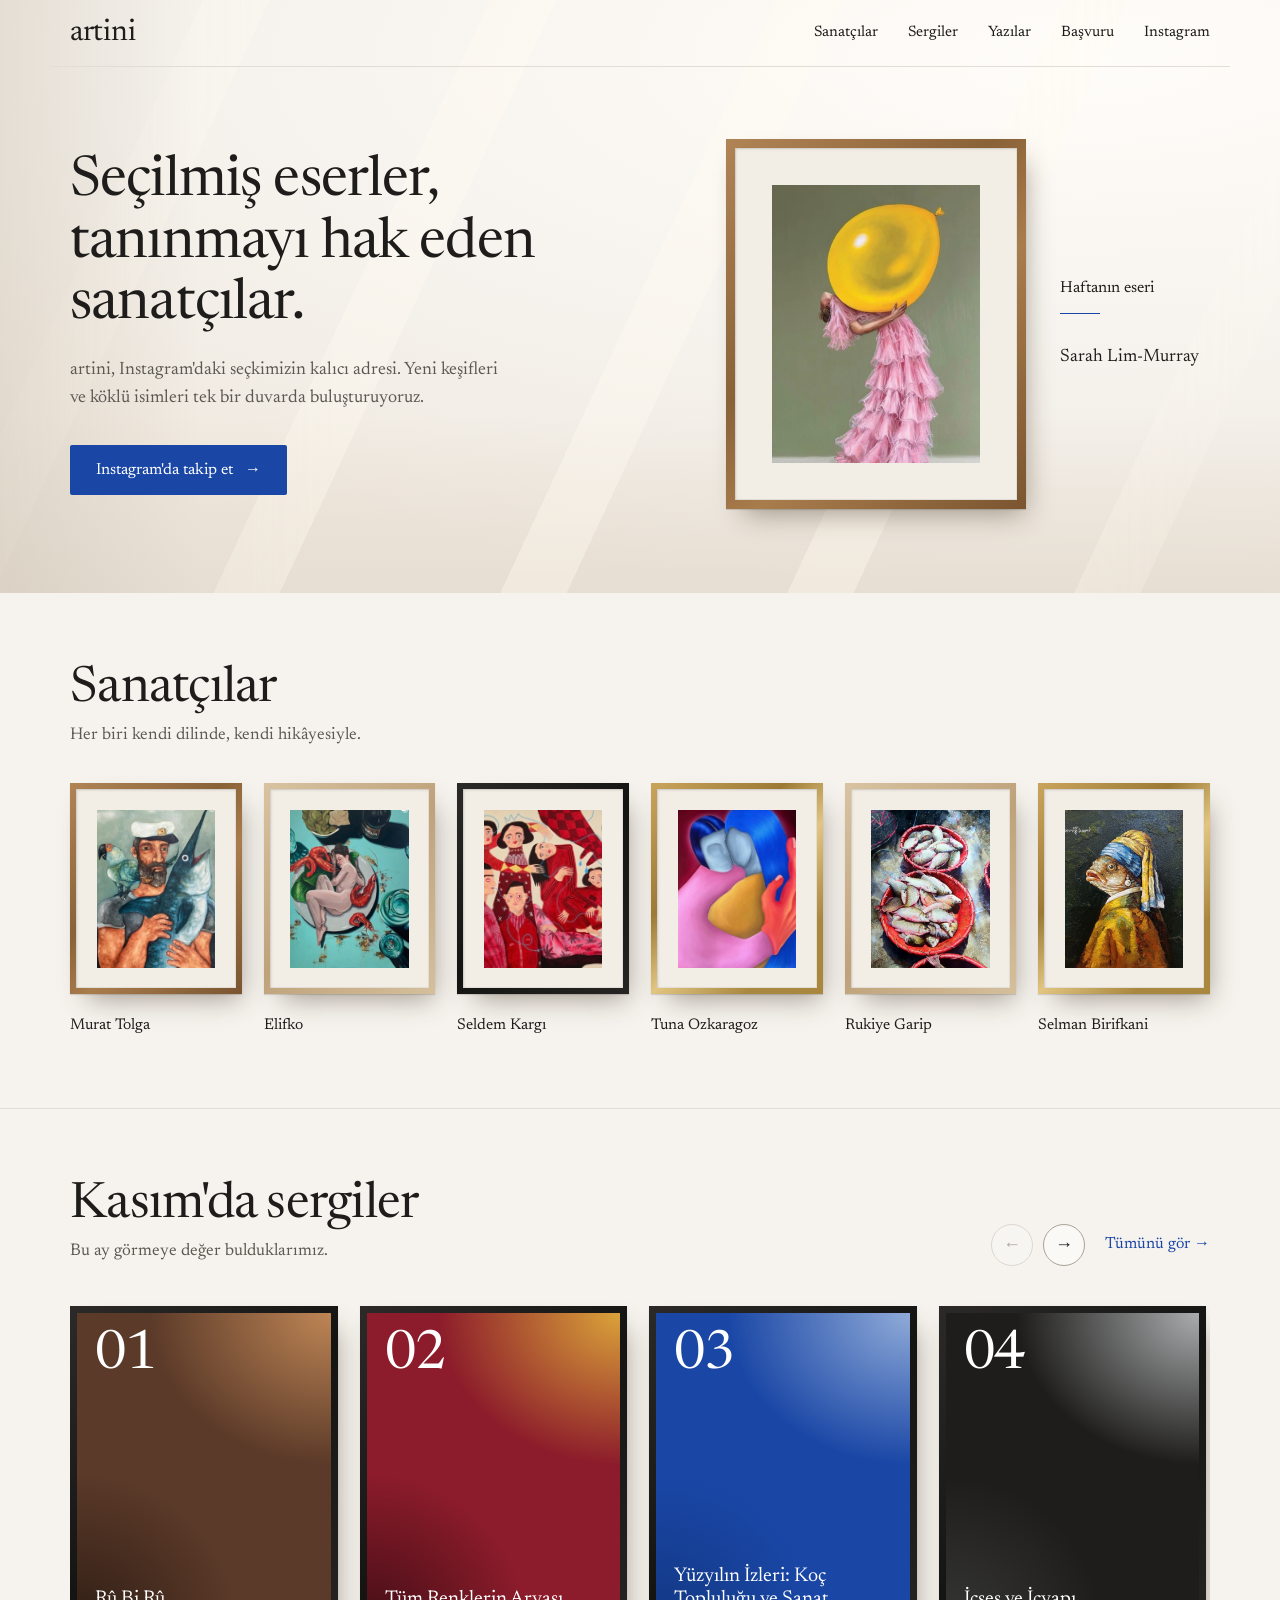
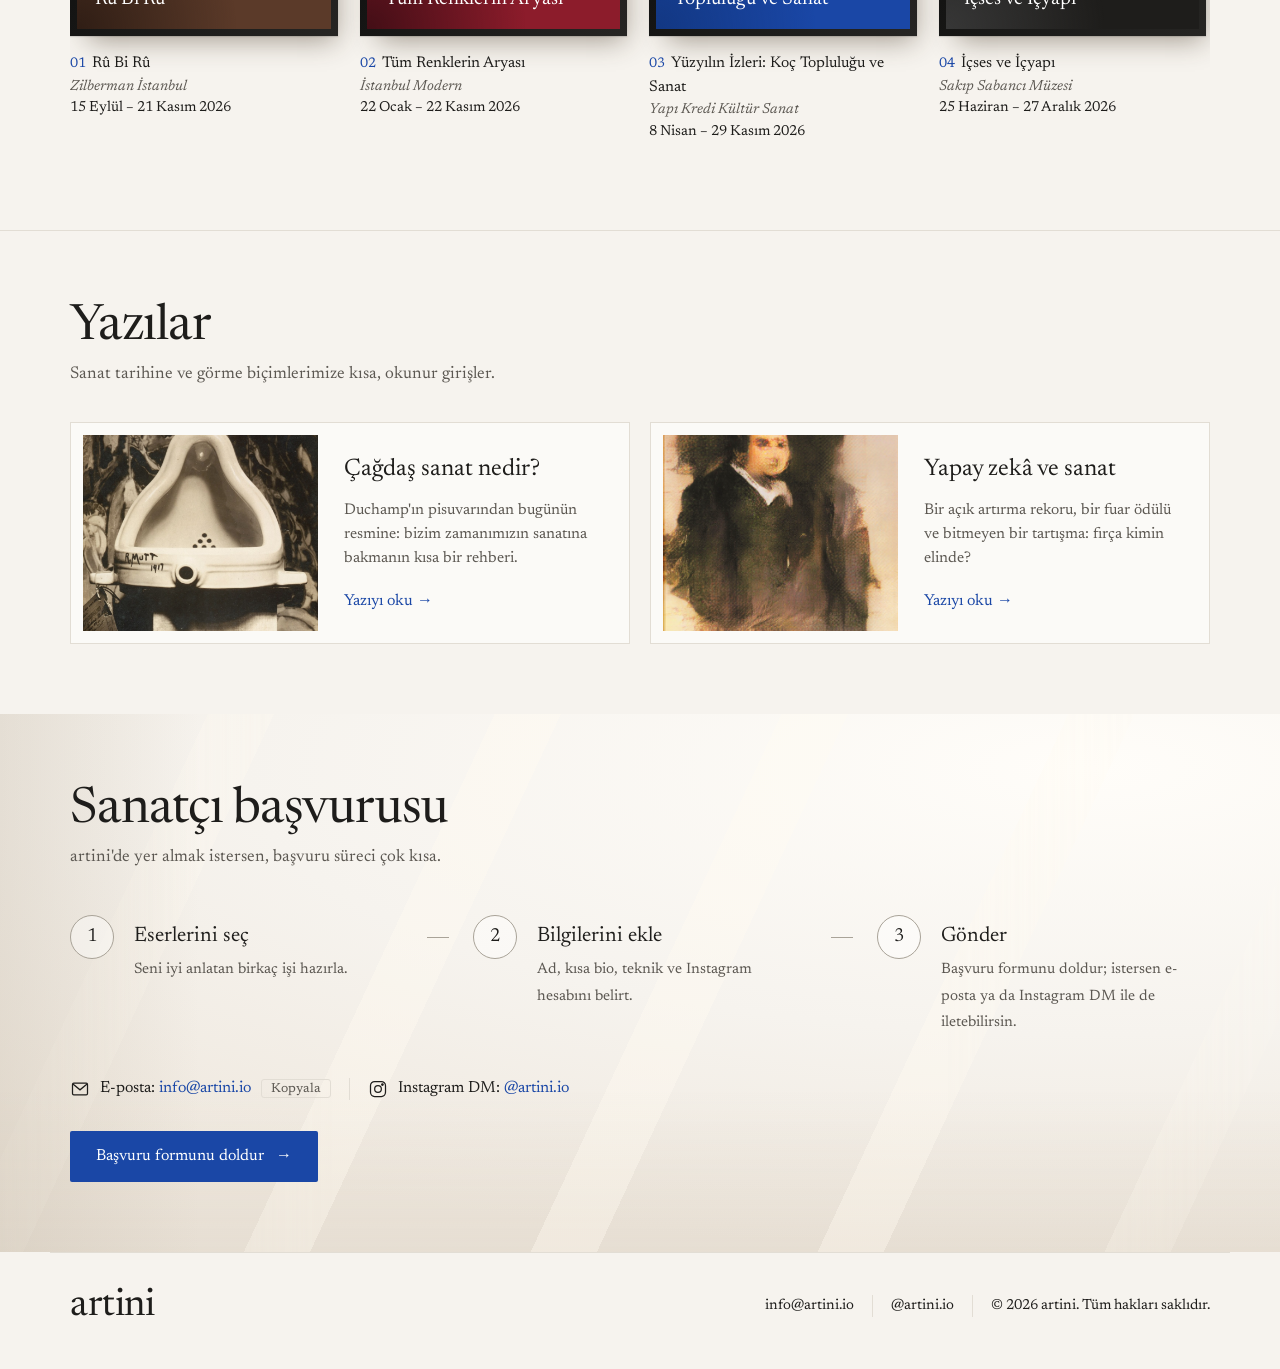
==== commit f5dda1ed: "Kasım 2026 sergileri sayfası ve ana sayfa carousel'i; logo bağlantısını düzelt Co-Authored-By: Claud" ====
--- a/index.html
+++ b/index.html
@@ -89,6 +89,27 @@
 .handle{color:var(--blue);text-underline-offset:3px}
 .tag{font-size:11px;letter-spacing:.08em;text-transform:uppercase;color:var(--blue);border:1px solid currentColor;border-radius:3px;padding:0 5px;margin-left:6px;vertical-align:2px}
 
+/* sergiler carousel */
+.sg-nav{display:flex;align-items:center;gap:10px}
+.sg-btn{width:42px;height:42px;border-radius:50%;border:1px solid #A9A398;background:rgba(255,255,255,.5);font:400 18px var(--serif);color:var(--ink);cursor:pointer}
+.sg-btn:hover{border-color:var(--blue);color:var(--blue)}
+.sg-btn[disabled]{opacity:.35;cursor:default;border-color:#A9A398;color:var(--ink)}
+.sg-nav .more-link{margin-left:10px}
+.sg-track{list-style:none;margin:0;padding:6px 2px 18px;display:grid;grid-auto-flow:column;grid-auto-columns:calc((100% - 3*22px)/4);gap:22px;overflow-x:auto;scroll-snap-type:x mandatory;scrollbar-width:none;overscroll-behavior-x:contain}
+.sg-track::-webkit-scrollbar{display:none}
+.sg-card{scroll-snap-align:start;min-width:0}
+.sg-card a{display:block;text-decoration:none}
+.sg-card .frame{padding:7px}
+.sg-art{display:block;width:100%;aspect-ratio:4/5;object-fit:cover}
+.sg-poster{aspect-ratio:4/5;display:flex;flex-direction:column;justify-content:space-between;padding:18px;color:#fff;position:relative;overflow:hidden;background:var(--c1)}
+.sg-poster::before{content:"";position:absolute;inset:0;background:radial-gradient(120% 80% at 100% 0%,var(--c2) 0%,transparent 60%),radial-gradient(90% 70% at 0% 100%,var(--c3) 0%,transparent 70%);opacity:.9}
+.sg-poster > *{position:relative}
+.sg-poster .pn{font-size:54px;line-height:.9;letter-spacing:-.03em}
+.sg-poster .pt{font-size:20px;line-height:1.15;text-wrap:balance}
+.sg-card .label{margin-top:16px}
+.sg-card .num{display:inline;width:auto;height:auto;border:0;background:none;font-size:14px;color:var(--blue);margin-right:6px}
+.sg-card a:hover .name{color:var(--blue)}
+
 /* writing */
 .more-link{color:var(--blue);text-decoration:none;font-size:16px;white-space:nowrap}
 .posts{display:grid;grid-template-columns:repeat(2,minmax(0,1fr));gap:20px}
@@ -119,6 +140,7 @@
 footer a{text-decoration:none}
 
 @media (max-width:1060px){
+  .sg-track{grid-auto-columns:calc((100% - 2*22px)/3)}
   .grid{grid-template-columns:repeat(3,minmax(0,1fr));gap:40px 28px}
   .post{grid-template-columns:1fr}
   .post .body{padding:4px 8px 10px}
@@ -129,6 +151,8 @@
   nav{gap:18px}
 }
 @media (max-width:600px){
+  .sg-track{grid-auto-columns:72%}
+  .sg-btn{display:none}
   .grid{grid-template-columns:repeat(2,minmax(0,1fr));gap:34px 18px}
   .posts{grid-template-columns:1fr}
   .feature{flex-direction:column;align-items:flex-start;gap:20px}
@@ -146,12 +170,13 @@
 </head>
 <body>
 
-<div class="sunlit">
+<div class="sunlit" id="top">
   <header>
     <div class="wrap bar">
       <a class="logo" href="#top">artini</a>
       <nav aria-label="Ana menü">
         <a href="#sanatcilar">Sanatçılar</a>
+        <a href="#sergiler">Sergiler</a>
         <a href="#yazilar">Yazılar</a>
         <a href="#basvuru">Başvuru</a>
         <a class="igLink" href="#" target="_blank" rel="noopener">Instagram</a>
@@ -159,7 +184,7 @@
     </div>
   </header>
 
-  <main id="top">
+  <main>
     <div class="wrap hero">
       <div>
         <h1>Seçilmiş eserler,<br>tanınmayı hak eden sanatçılar.</h1>
@@ -177,6 +202,20 @@
       <div><h2>Sanatçılar</h2><p class="sub">Her biri kendi dilinde, kendi hikâyesiyle.</p></div>
     </div>
     <div class="grid" id="grid"></div>
+  </div>
+</section>
+
+<section id="sergiler" class="split">
+  <div class="wrap">
+    <div class="head">
+      <div><h2 id="sgTitle">Kasım'da sergiler</h2><p class="sub">Bu ay görmeye değer bulduklarımız.</p></div>
+      <div class="sg-nav">
+        <button class="sg-btn" type="button" id="sgPrev" aria-label="Önceki sergiler">←</button>
+        <button class="sg-btn" type="button" id="sgNext" aria-label="Sonraki sergiler">→</button>
+        <a class="more-link" id="sgAll" href="sergiler/kasim-2026.html">Tümünü gör <span class="arrow">→</span></a>
+      </div>
+    </div>
+    <ol class="sg-track" id="sgTrack" aria-labelledby="sgTitle"></ol>
   </div>
 </section>
 
@@ -246,6 +285,7 @@
   </div>
 </footer>
 
+<script src="sergiler/kasim-2026.js"></script>
 <script>
 /* =================== BURADAN DÜZENLE =================== */
 const IG_HANDLE = "artini.io"; // Instagram kullanıcı adı
@@ -324,6 +364,27 @@
 }
 render();
 
+/* sergiler carousel: veriler sergiler/kasim-2026.js içinde */
+(function(){
+  const S=window.SERGILER, track=document.getElementById("sgTrack");
+  if(!S){document.getElementById("sergiler").hidden=true;return}
+  const pad=n=>String(n).padStart(2,"0");
+  track.innerHTML=S.liste.map((s,i)=>{
+    const n=i+1, art=s.gorsel
+      ? `<img class="sg-art" src="sergiler/${esc(s.gorsel)}" alt="" loading="lazy">`
+      : `<div class="sg-poster" style="--c1:${s.renk[0]};--c2:${s.renk[1]};--c3:${s.renk[2]}"><div class="pn">${pad(n)}</div><div class="pt">${esc(s.baslik)}</div></div>`;
+    return `<li class="sg-card"><a href="sergiler/kasim-2026.html#sergi-${n}">
+      <div class="frame ${s.gorsel?(s.cerceve||"light"):"black"} thin">${art}</div>
+      <div class="label"><div class="name"><span class="num">${pad(n)}</span>${esc(s.baslik)}</div><i>${esc(s.mekan)}</i>${esc(s.tarih)}</div></a></li>`;
+  }).join("");
+  const prev=document.getElementById("sgPrev"),next=document.getElementById("sgNext");
+  const step=()=>track.querySelector(".sg-card").getBoundingClientRect().width+22;
+  const sync=()=>{prev.disabled=track.scrollLeft<4;next.disabled=track.scrollLeft+track.clientWidth>=track.scrollWidth-4};
+  prev.onclick=()=>track.scrollBy({left:-step(),behavior:"smooth"});
+  next.onclick=()=>track.scrollBy({left:step(),behavior:"smooth"});
+  track.addEventListener("scroll",sync,{passive:true});addEventListener("resize",sync);sync();
+})();
+
 /* e-posta kopyala */
 document.getElementById("copyBtn").addEventListener("click",e=>{
   const btn=e.currentTarget,el=document.getElementById("mailAddr");
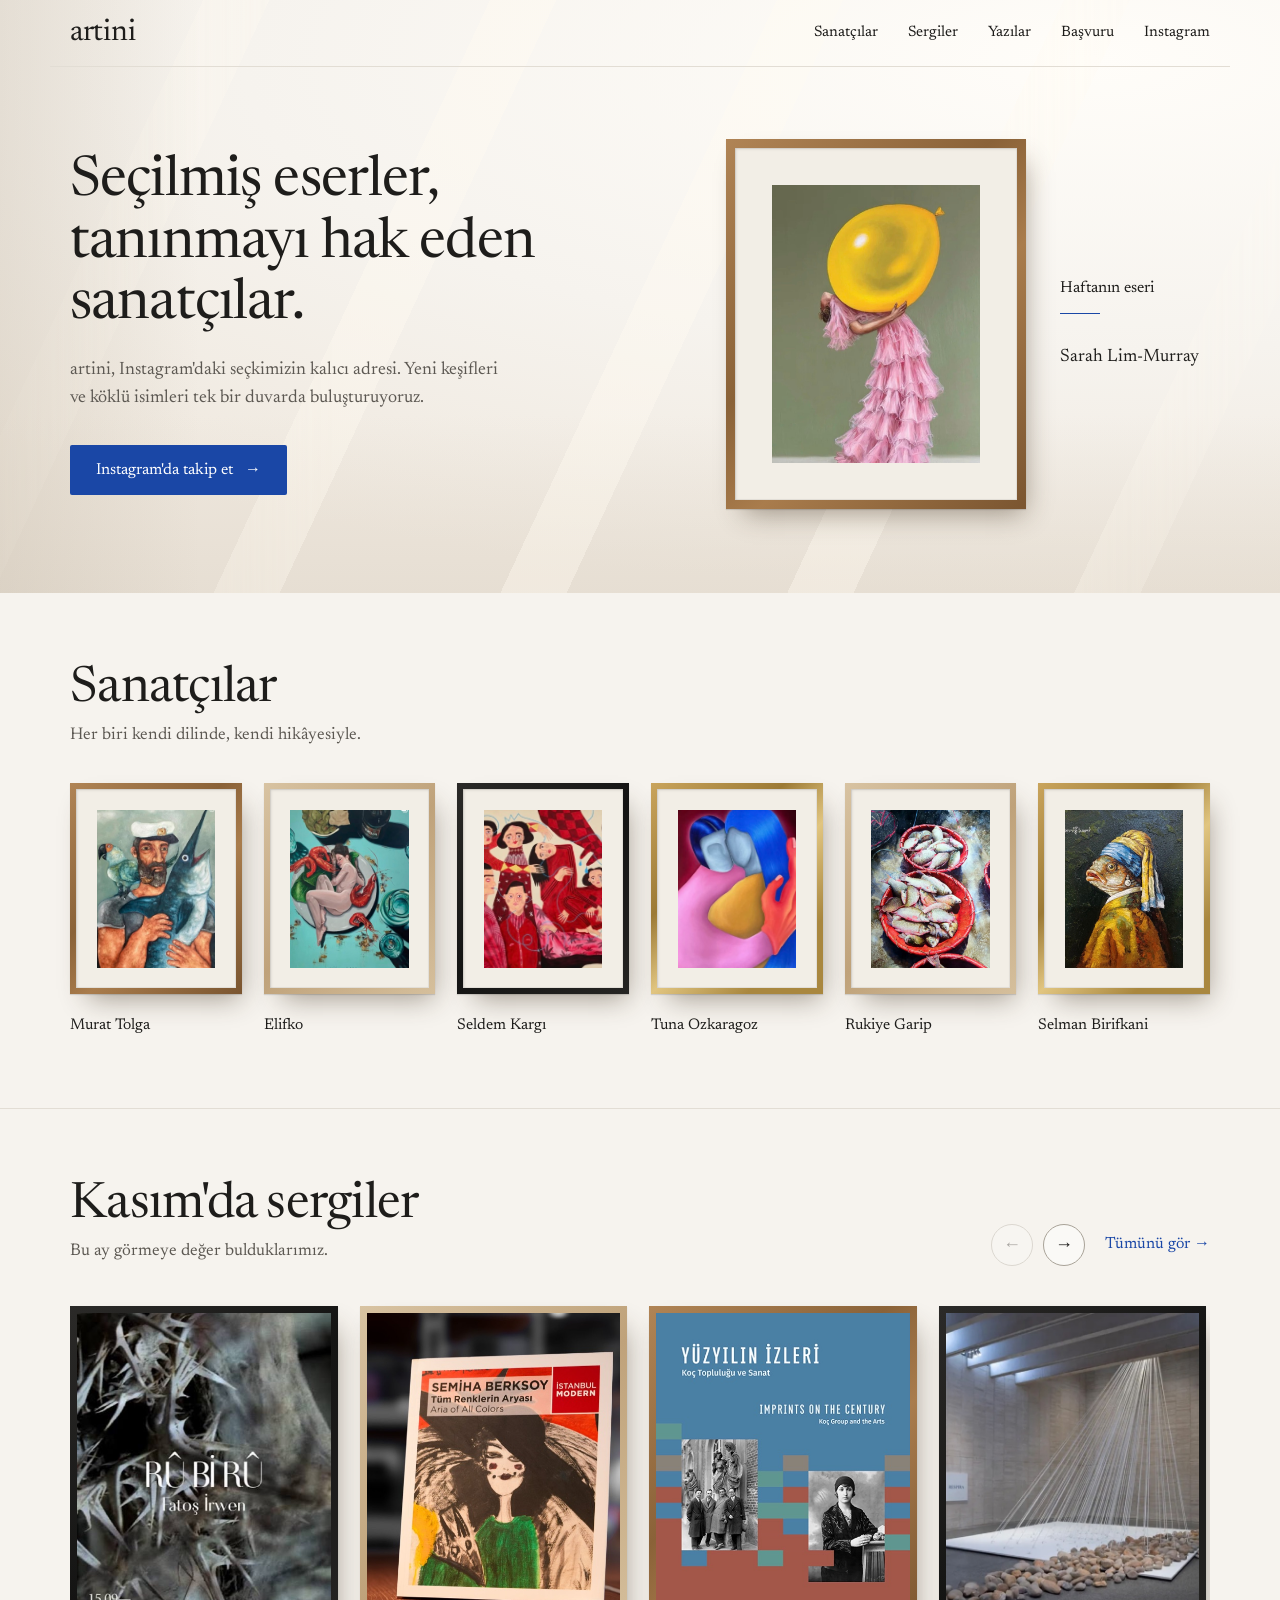
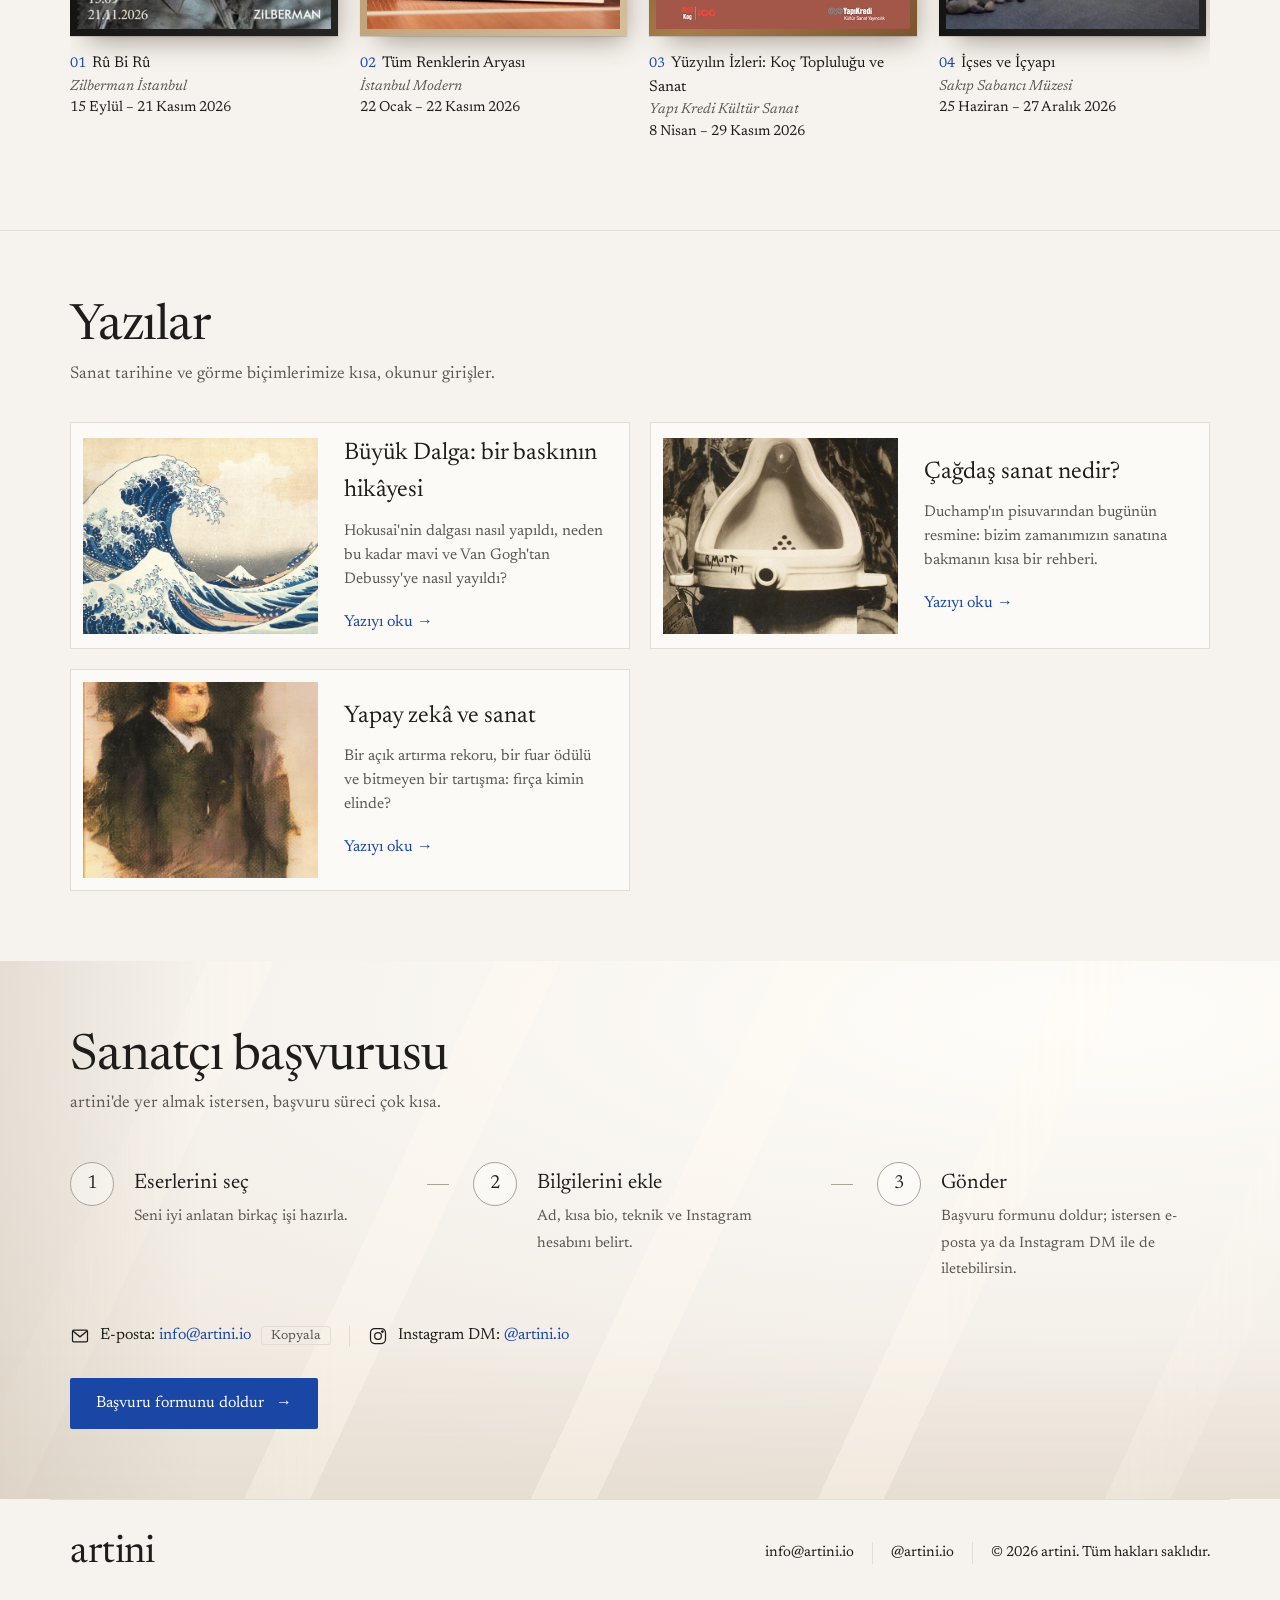
==== commit 1ad01e51: "Yazılar: Büyük Dalga: bir baskının hikâyesi Co-Authored-By: Claude Opus 5.5 <noreply@anthropic.com>" ====
--- a/index.html
+++ b/index.html
@@ -225,6 +225,14 @@
       <div><h2>Yazılar</h2><p class="sub">Sanat tarihine ve görme biçimlerimize kısa, okunur girişler.</p></div>
     </div>
     <div class="posts">
+      <article class="post">
+        <a href="yazilar/buyuk-dalga.html" tabindex="-1" aria-hidden="true"><img src="yazilar/gorseller/hokusai-buyuk-dalga.jpg" alt="" loading="lazy"></a>
+        <div class="body">
+          <h3>Büyük Dalga: bir baskının hikâyesi</h3>
+          <p>Hokusai'nin dalgası nasıl yapıldı, neden bu kadar mavi ve Van Gogh'tan Debussy'ye nasıl yayıldı?</p>
+          <a class="more-link" href="yazilar/buyuk-dalga.html">Yazıyı oku <span class="arrow">→</span></a>
+        </div>
+      </article>
       <article class="post">
         <a href="yazilar/cagdas-sanat-nedir.html" tabindex="-1" aria-hidden="true"><img src="yazilar/gorseller/duchamp-cesme.jpg" alt="" loading="lazy"></a>
         <div class="body">
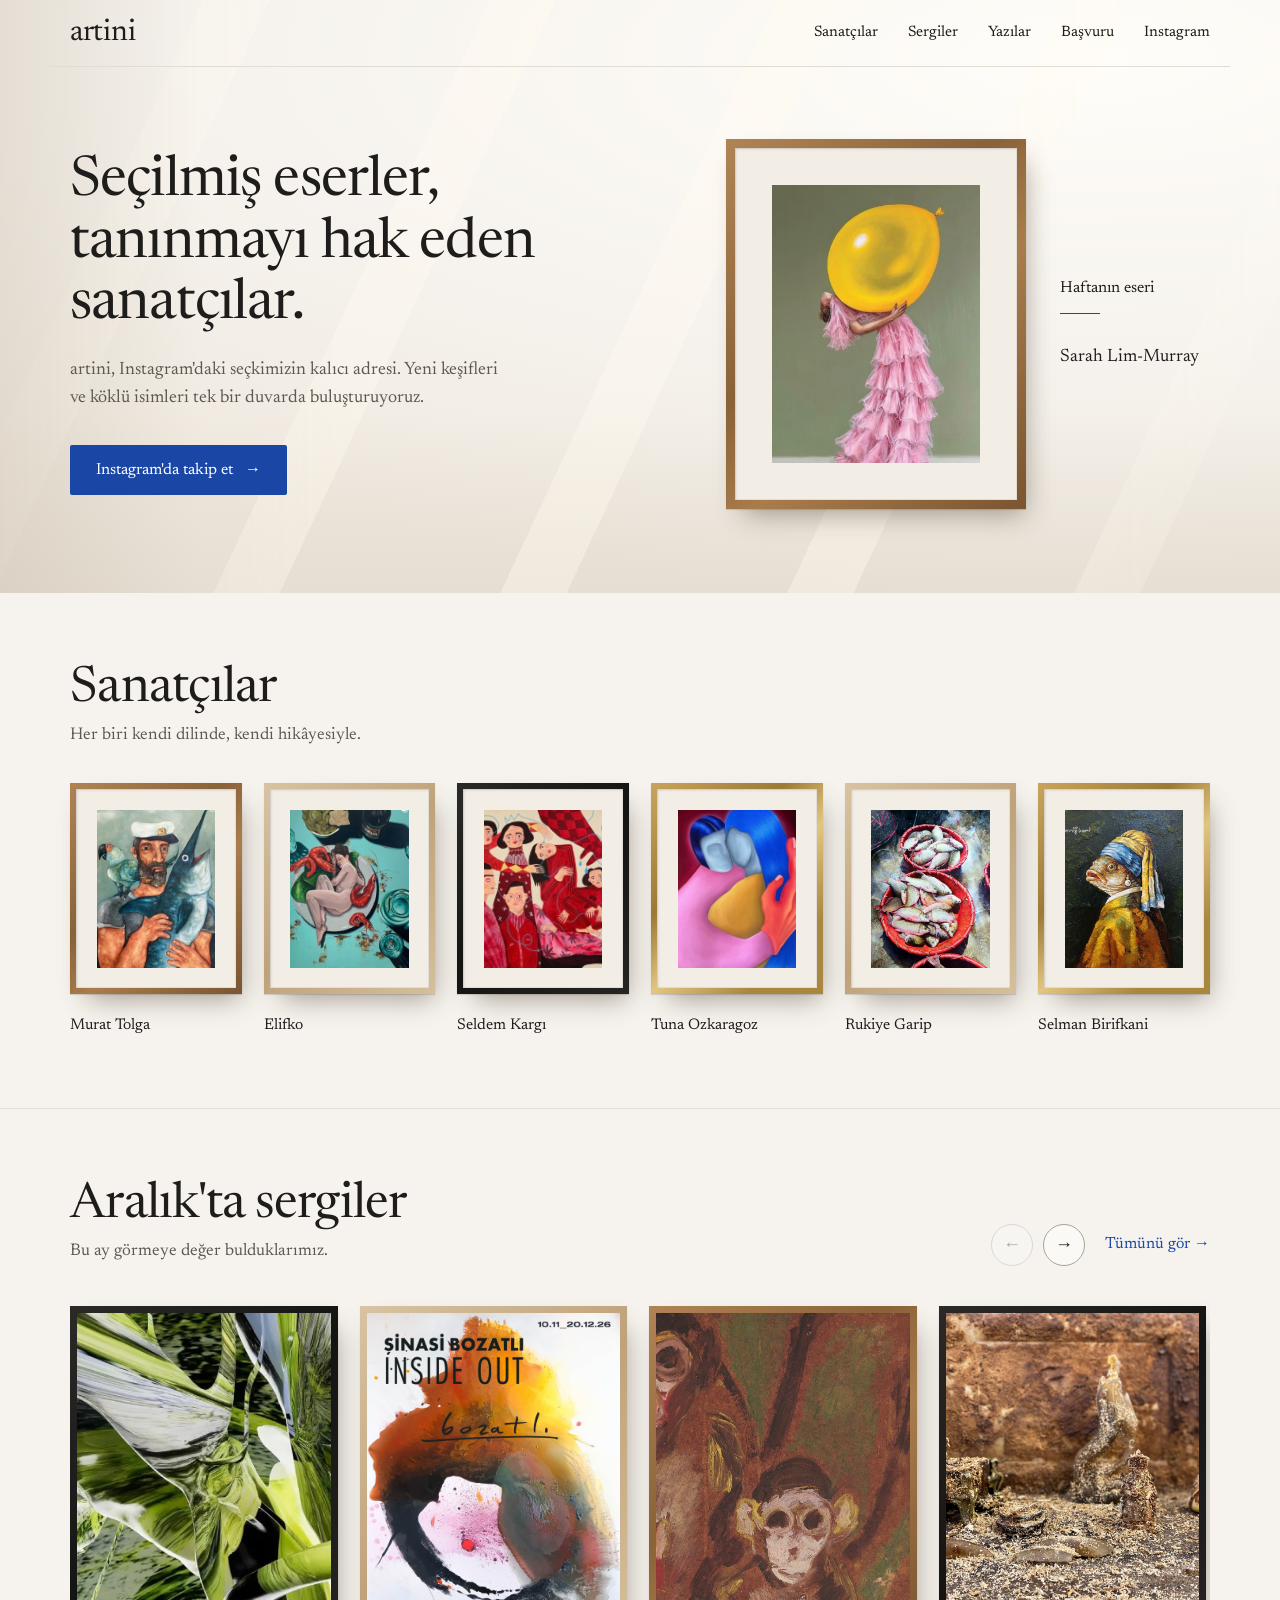
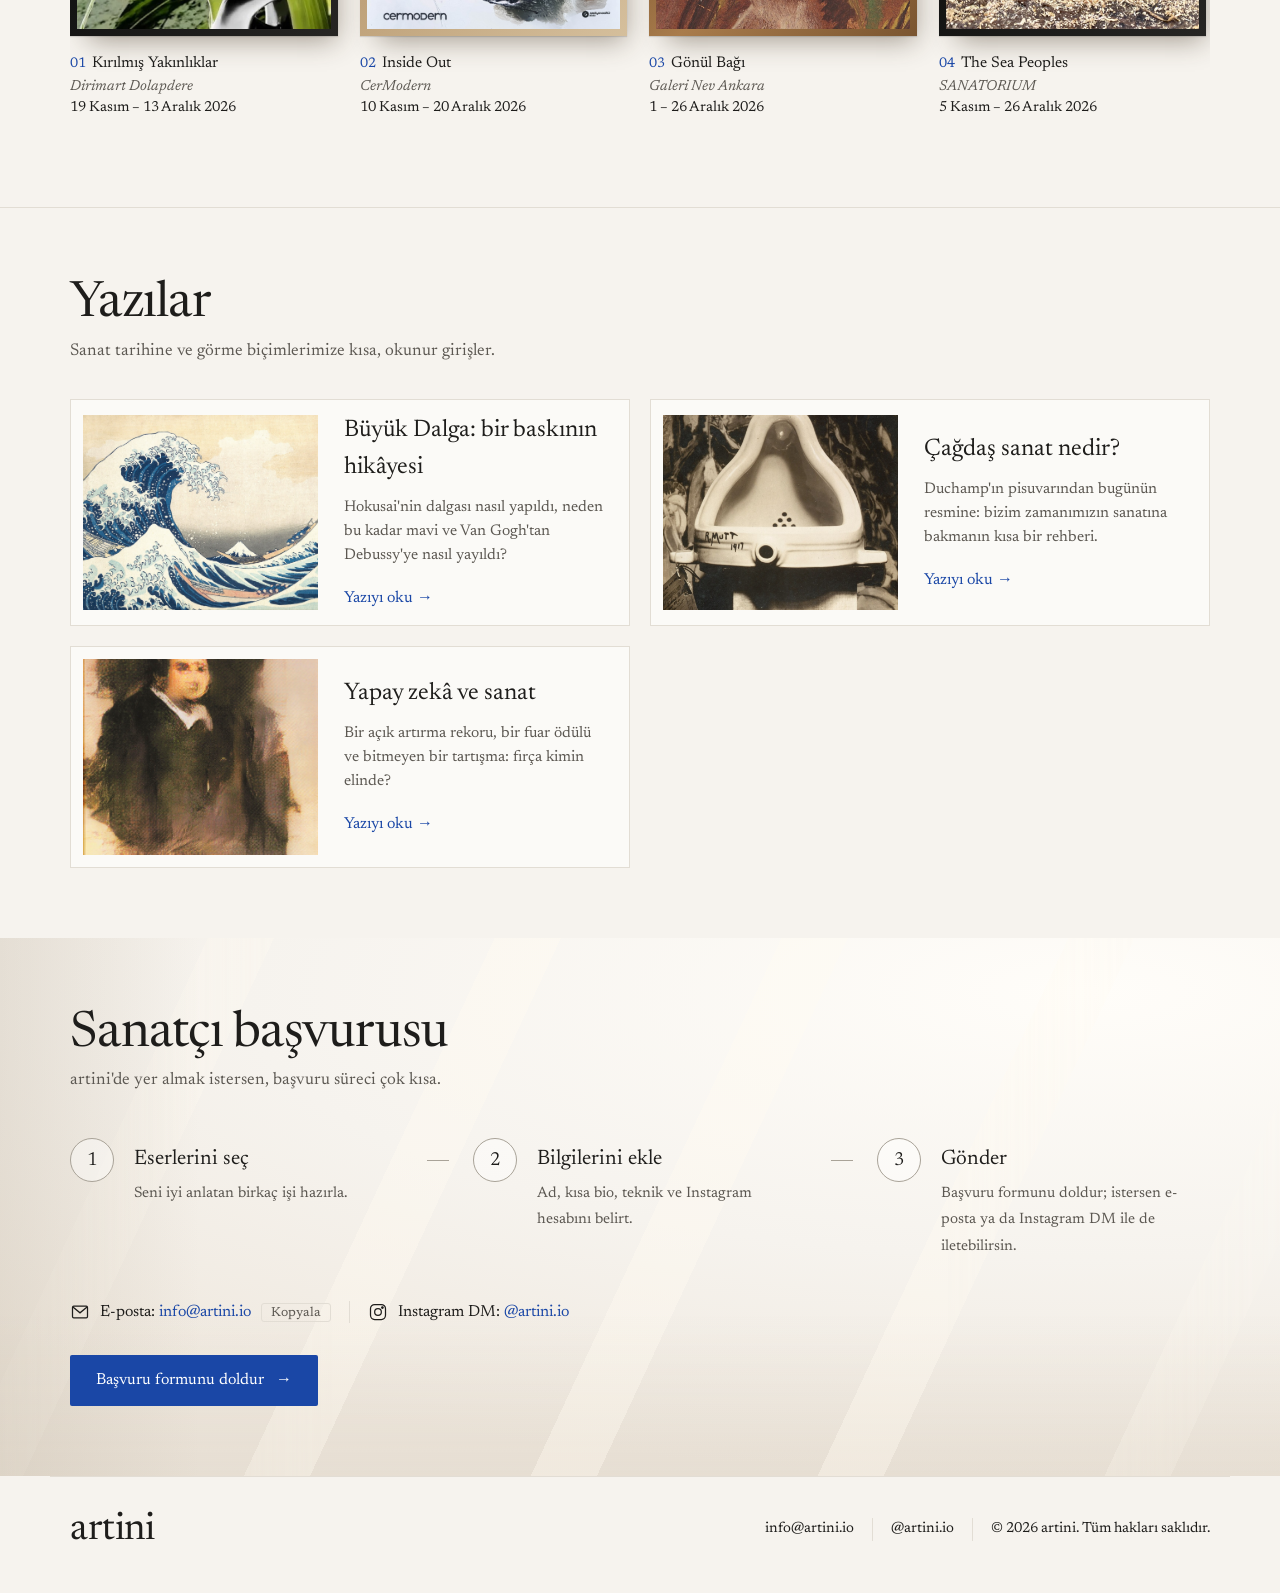
==== commit 2e3c5ef5: "Aralık 2026 sergileri sayfası; ana sayfa carousel'i Aralık'a geçti 19 sergi: 10 yeni, 9 Kasım'dan de" ====
--- a/index.html
+++ b/index.html
@@ -208,11 +208,11 @@
 <section id="sergiler" class="split">
   <div class="wrap">
     <div class="head">
-      <div><h2 id="sgTitle">Kasım'da sergiler</h2><p class="sub">Bu ay görmeye değer bulduklarımız.</p></div>
+      <div><h2 id="sgTitle">Aralık'ta sergiler</h2><p class="sub">Bu ay görmeye değer bulduklarımız.</p></div>
       <div class="sg-nav">
         <button class="sg-btn" type="button" id="sgPrev" aria-label="Önceki sergiler">←</button>
         <button class="sg-btn" type="button" id="sgNext" aria-label="Sonraki sergiler">→</button>
-        <a class="more-link" id="sgAll" href="sergiler/kasim-2026.html">Tümünü gör <span class="arrow">→</span></a>
+        <a class="more-link" id="sgAll" href="sergiler/aralik-2026.html">Tümünü gör <span class="arrow">→</span></a>
       </div>
     </div>
     <ol class="sg-track" id="sgTrack" aria-labelledby="sgTitle"></ol>
@@ -293,7 +293,7 @@
   </div>
 </footer>
 
-<script src="sergiler/kasim-2026.js"></script>
+<script src="sergiler/aralik-2026.js"></script>
 <script>
 /* =================== BURADAN DÜZENLE =================== */
 const IG_HANDLE = "artini.io"; // Instagram kullanıcı adı
@@ -372,7 +372,7 @@
 }
 render();
 
-/* sergiler carousel: veriler sergiler/kasim-2026.js içinde */
+/* sergiler carousel: veriler sergiler/aralik-2026.js içinde */
 (function(){
   const S=window.SERGILER, track=document.getElementById("sgTrack");
   if(!S){document.getElementById("sergiler").hidden=true;return}
@@ -381,7 +381,7 @@
     const n=i+1, art=s.gorsel
       ? `<img class="sg-art" src="sergiler/${esc(s.gorsel)}" alt="" loading="lazy">`
       : `<div class="sg-poster" style="--c1:${s.renk[0]};--c2:${s.renk[1]};--c3:${s.renk[2]}"><div class="pn">${pad(n)}</div><div class="pt">${esc(s.baslik)}</div></div>`;
-    return `<li class="sg-card"><a href="sergiler/kasim-2026.html#sergi-${n}">
+    return `<li class="sg-card"><a href="sergiler/aralik-2026.html#sergi-${n}">
       <div class="frame ${s.gorsel?(s.cerceve||"light"):"black"} thin">${art}</div>
       <div class="label"><div class="name"><span class="num">${pad(n)}</span>${esc(s.baslik)}</div><i>${esc(s.mekan)}</i>${esc(s.tarih)}</div></a></li>`;
   }).join("");
